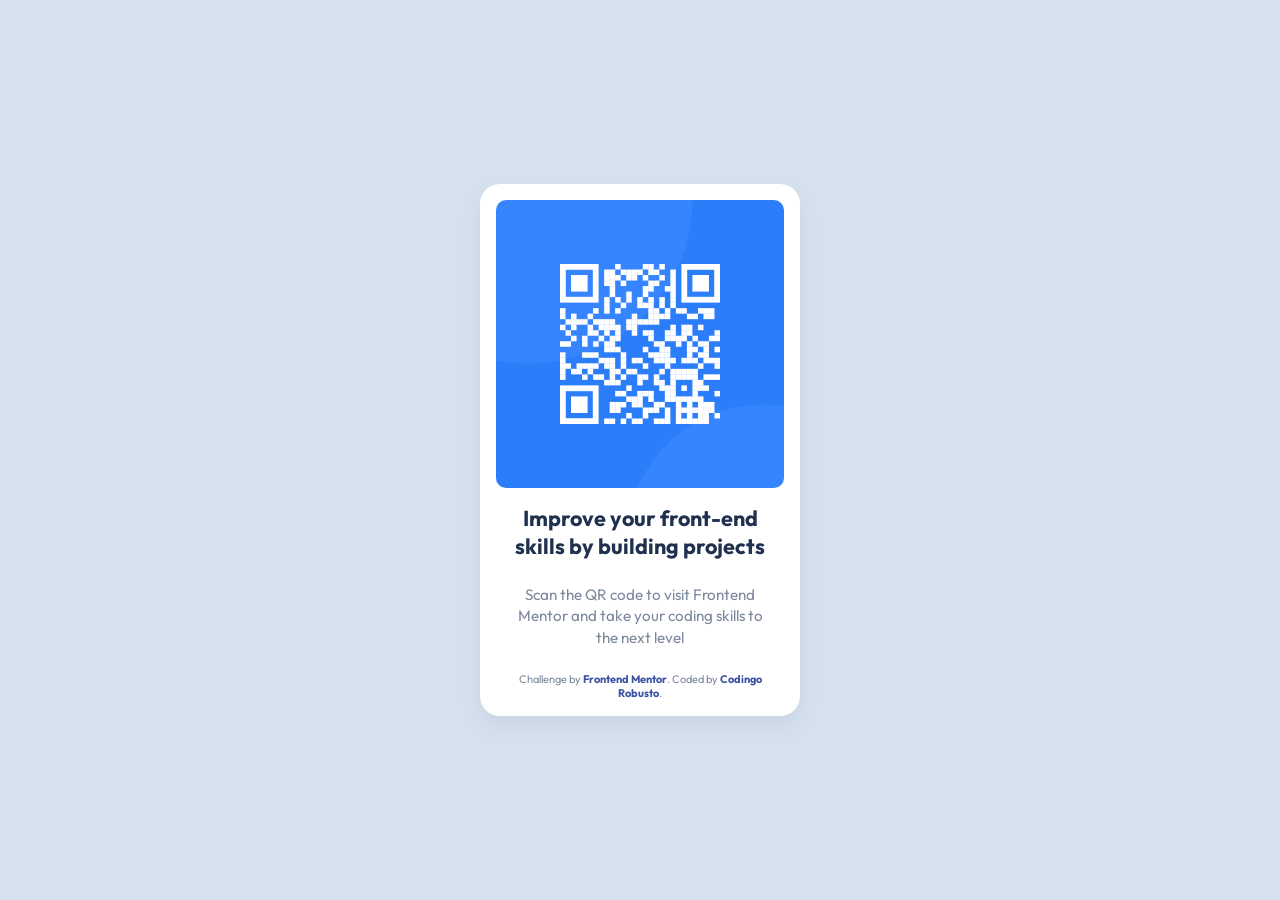
==== index.html @ 9ba2a244 "added files for qr code frontend mentor project" ====
<!DOCTYPE html>
<html lang="en">
<head>
  <meta charset="UTF-8">
  <meta name="viewport" content="width=device-width, initial-scale=1.0"> <!-- displays site properly based on user's device -->
  <link rel="preconnect" href="https://fonts.googleapis.com">
  <link rel="preconnect" href="https://fonts.gstatic.com" crossorigin>
  <link href="https://fonts.googleapis.com/css2?family=Happy+Monkey&family=Inter:ital,opsz,wght@0,14..32,100..900;1,14..32,100..900&family=Josefin+Sans:ital,wght@0,100..700;1,100..700&family=League+Spartan:wght@100..900&family=Orbitron:wght@400..900&family=Outfit:wght@100..900&family=Poppins:ital,wght@0,100;0,200;0,300;0,400;0,500;0,600;0,700;0,800;0,900;1,100;1,200;1,300;1,400;1,500;1,600;1,700;1,800;1,900&family=Roboto:ital,wght@0,100..900;1,100..900&display=swap" rel="stylesheet">

  <link rel="icon" type="image/png" sizes="32x32" href="./images/favicon-32x32.png">
  <link rel="stylesheet" href="style.css">
  
  <title>Frontend Mentor | QR code component</title>

</head>
<body>
  <main class="container">
    <img src="/images/image-qr-code.png" alt="photo of qr code to visit Frontend Mentor">
    <h2>Improve your front-end skills by building projects</h2>
    <p>
      Scan the QR code to visit Frontend Mentor and take your coding skills to the next level
    </p>

  
    <footer class="attribution">
      Challenge by <a href="https://www.frontendmentor.io?ref=challenge">Frontend Mentor</a>. 
      Coded by <a href="#">Codingo Robusto</a>.
    </footer>
  </main>
</body>
</html>
---- style.css ----
/* 1. Reset & Base Styles */
* {
  margin: 0;
  padding: 0;
  box-sizing: border-box;
}

body {
  font-family: 'Outfit', 'Poppins', sans-serif;
  background-color: #d5e1ef; /* Light grayish-blue background */
  min-height: 100vh;
  display: flex;
  flex-direction: column;
  justify-content: center;
  align-items: center;
  padding: 1.25rem;
}

/* 2. Card Container */
.container {
  background-color: #ffffff;
  max-width: 320px;
  padding: 1rem;
  border-radius: 20px;
  box-shadow: 0 10px 25px rgba(0, 0, 0, 0.05);
  text-align: center;
  margin-bottom: auto; /* Pushes the footer down if needed */
  margin-top: auto;    /* Keeps card centered vertically with footer */
}

/* 3. Image Styling */
.container img {
  width: 100%;
  height: auto;
  border-radius: 10px;
  display: block;
}

/* 4. Text Content */
.container h2 {
  color: #1f314f; /* Dark blue */
  font-size: 1.35rem;
  font-weight: 700;
  line-height: 1.3;
  margin: 1rem 0.5rem 0.5rem 0.5rem;
}

.container p {
  color: #7d889e; /* Grayish blue */
  font-size: 0.95rem;
  font-weight: 400;
  line-height: 1.4;
  margin: 1rem 0.5rem 0.5rem 0.5rem;
  padding: 0.5rem 0.5rem;
}

/* 5. Attribution Footer */
.attribution {
  font-size: 11px;
  text-align: center;
  margin-top: 1rem;
  color: #7d889e;
}

.attribution a {
  color: #3e52a3;
  text-decoration: none;
  font-weight: 700;
}

.attribution a:hover {
  text-decoration: underline;
}
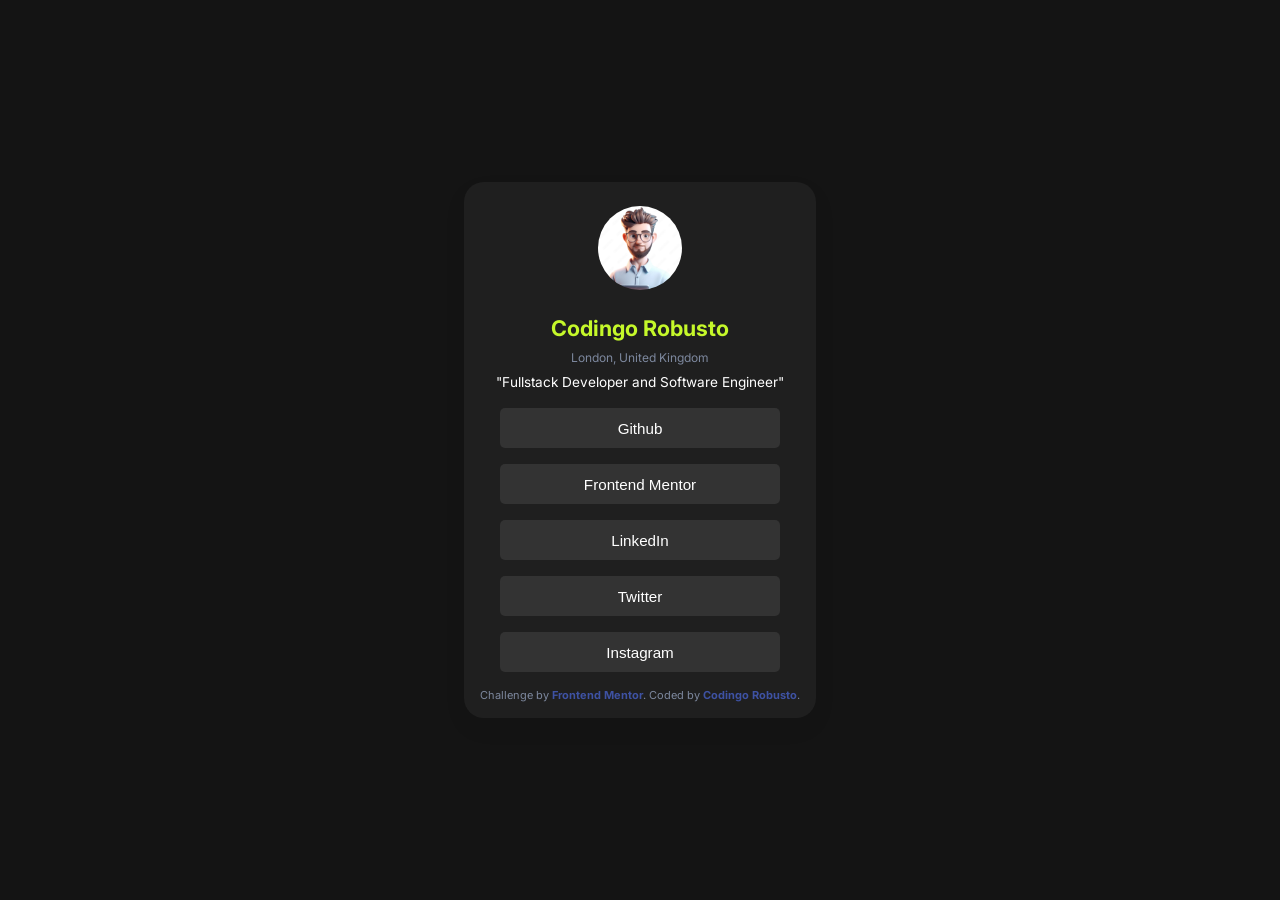
==== commit f4f95c62: "added files for social-links-profile project" ====
--- a/index.html
+++ b/index.html
@@ -3,29 +3,33 @@
 <head>
   <meta charset="UTF-8">
   <meta name="viewport" content="width=device-width, initial-scale=1.0"> <!-- displays site properly based on user's device -->
+
+  <link rel="icon" type="image/png" sizes="32x32" href="./assets/images/favicon-32x32.png">
   <link rel="preconnect" href="https://fonts.googleapis.com">
   <link rel="preconnect" href="https://fonts.gstatic.com" crossorigin>
-  <link href="https://fonts.googleapis.com/css2?family=Happy+Monkey&family=Inter:ital,opsz,wght@0,14..32,100..900;1,14..32,100..900&family=Josefin+Sans:ital,wght@0,100..700;1,100..700&family=League+Spartan:wght@100..900&family=Orbitron:wght@400..900&family=Outfit:wght@100..900&family=Poppins:ital,wght@0,100;0,200;0,300;0,400;0,500;0,600;0,700;0,800;0,900;1,100;1,200;1,300;1,400;1,500;1,600;1,700;1,800;1,900&family=Roboto:ital,wght@0,100..900;1,100..900&display=swap" rel="stylesheet">
+  <link href="https://fonts.googleapis.com/css2?family=Figtree:ital,wght@0,300..900;1,300..900&family=Happy+Monkey&family=Inter:ital,opsz,wght@0,14..32,100..900;1,14..32,100..900&family=Josefin+Sans:ital,wght@0,100..700;1,100..700&family=League+Spartan:wght@100..900&family=Orbitron:wght@400..900&family=Outfit:wght@100..900&family=Poppins:ital,wght@0,100;0,200;0,300;0,400;0,500;0,600;0,700;0,800;0,900;1,100;1,200;1,300;1,400;1,500;1,600;1,700;1,800;1,900&family=Roboto:ital,wght@0,100..900;1,100..900&display=swap" rel="stylesheet">
+  <link rel="stylesheet" href="style.css">
 
-  <link rel="icon" type="image/png" sizes="32x32" href="./images/favicon-32x32.png">
-  <link rel="stylesheet" href="style.css">
-  
-  <title>Frontend Mentor | QR code component</title>
+  <title>Frontend Mentor | Social links profile</title>
 
 </head>
 <body>
-  <main class="container">
-    <img src="/images/image-qr-code.png" alt="photo of qr code to visit Frontend Mentor">
-    <h2>Improve your front-end skills by building projects</h2>
-    <p>
-      Scan the QR code to visit Frontend Mentor and take your coding skills to the next level
-    </p>
-
-  
+  <article class="social-card">
+    <img src="./images/codingo_robusto.jpg" alt="avatar image of codingo robusto">
+    <h2>Codingo Robusto</h2>
+    <span>London, United Kingdom</span>
+    <p>"Fullstack Developer and Software Engineer"</p>
+    <div class="social-links">
+      <a href="#" aria-label="GitHub"><button>Github</button></a>
+      <a href="#" aria-label="Frontend Mentor"><button>Frontend Mentor</button></a>
+      <a href="#" aria-label="LinkedIn"><button>LinkedIn</button></a>
+      <a href="#" aria-label="Twitter"><button>Twitter</button></a>
+      <a href="#" aria-label="Instagram"><button>Instagram</button></a>
+    </div>
     <footer class="attribution">
       Challenge by <a href="https://www.frontendmentor.io?ref=challenge">Frontend Mentor</a>. 
       Coded by <a href="#">Codingo Robusto</a>.
     </footer>
-  </main>
+  </article>
 </body>
 </html>
--- a/style.css
+++ b/style.css
@@ -6,8 +6,9 @@
 }
 
 body {
-  font-family: 'Outfit', 'Poppins', sans-serif;
-  background-color: #d5e1ef; /* Light grayish-blue background */
+  font-family: 'Inter', sans-serif;
+  background-color: hsl(0, 0%, 8%);
+  color: hsl(0, 0%, 100%);
   min-height: 100vh;
   display: flex;
   flex-direction: column;
@@ -17,42 +18,100 @@
 }
 
 /* 2. Card Container */
-.container {
-  background-color: #ffffff;
-  max-width: 320px;
+.social-card {
+  background-color: hsl(0, 0%, 12%);
+  max-width: 400px;
   padding: 1rem;
   border-radius: 20px;
   box-shadow: 0 10px 25px rgba(0, 0, 0, 0.05);
   text-align: center;
-  margin-bottom: auto; /* Pushes the footer down if needed */
-  margin-top: auto;    /* Keeps card centered vertically with footer */
+  margin-bottom: auto;
+  margin-top: auto;
 }
 
+
 /* 3. Image Styling */
-.container img {
-  width: 100%;
-  height: auto;
+.social-card img {
+  width: 100px;
+  height: 100px;
   border-radius: 10px;
+  display: block;
+  margin: 0 auto;
+  padding: 0.5rem;
+  border: none;
+  border-radius: 50px;
+}
+
+div.social-links button {
+  display: flex;
+  flex-direction: column;
+  justify-content: center;
+  align-items: center;
+  width: 280px;
+  height: 40px;
+  background-color: hsl(0, 0%, 20%);
+  color: hsl(0, 0%, 100%);
+  border: none;
+  padding: 0.75rem 1.5rem;
+  border-radius: 5px;
+  font-size: 0.95rem;
+  font-weight: 500;
+  cursor: pointer;
+  margin: 1rem auto;
+}
+div.social-links a {
+  text-decoration: none;
+}
+div.social-links button:hover {
+  background-color: hsl(75, 94%, 57%);
+  color: #121314;
+  box-shadow: 0 4px 15px rgba(0, 0, 0, 0.1);
+}
+
+.social-card span {
+  color: #7d889e; /* Grayish blue */
+  font-size: 0.75rem;
+  font-weight: 400;
+  margin-bottom: 0.5rem;
   display: block;
 }
 
 /* 4. Text Content */
-.container h2 {
-  color: #1f314f; /* Dark blue */
+.social-card h2 {
+  color: hsl(75, 94%, 57%);
   font-size: 1.35rem;
   font-weight: 700;
   line-height: 1.3;
-  margin: 1rem 0.5rem 0.5rem 0.5rem;
+  margin: 1rem 0rem 0.5rem 0rem;
 }
 
-.container p {
-  color: #7d889e; /* Grayish blue */
-  font-size: 0.95rem;
+.social-card p {
+  color: hsl(0, 0%, 100%); /* Grayish blue */
+  font-size: 0.85rem;
   font-weight: 400;
   line-height: 1.4;
-  margin: 1rem 0.5rem 0.5rem 0.5rem;
-  padding: 0.5rem 0.5rem;
+  margin: 0.5rem 0rem 0.5rem 0rem;
 }
+
+.social-card div.author {
+  display: flex;
+  align-items: center;
+  gap: 0.75rem;
+  margin-top: 1rem;
+  gap: 0.75rem;
+}
+
+.social-card div.author img {
+    width: 30px;
+    height: 30px;
+    vertical-align: left;
+}
+.social-card div.author span {
+  color: #121314; /* Grayish blue */
+  font-size: 0.85rem;
+  font-weight: 500;
+}
+
 
 /* 5. Attribution Footer */
 .attribution {
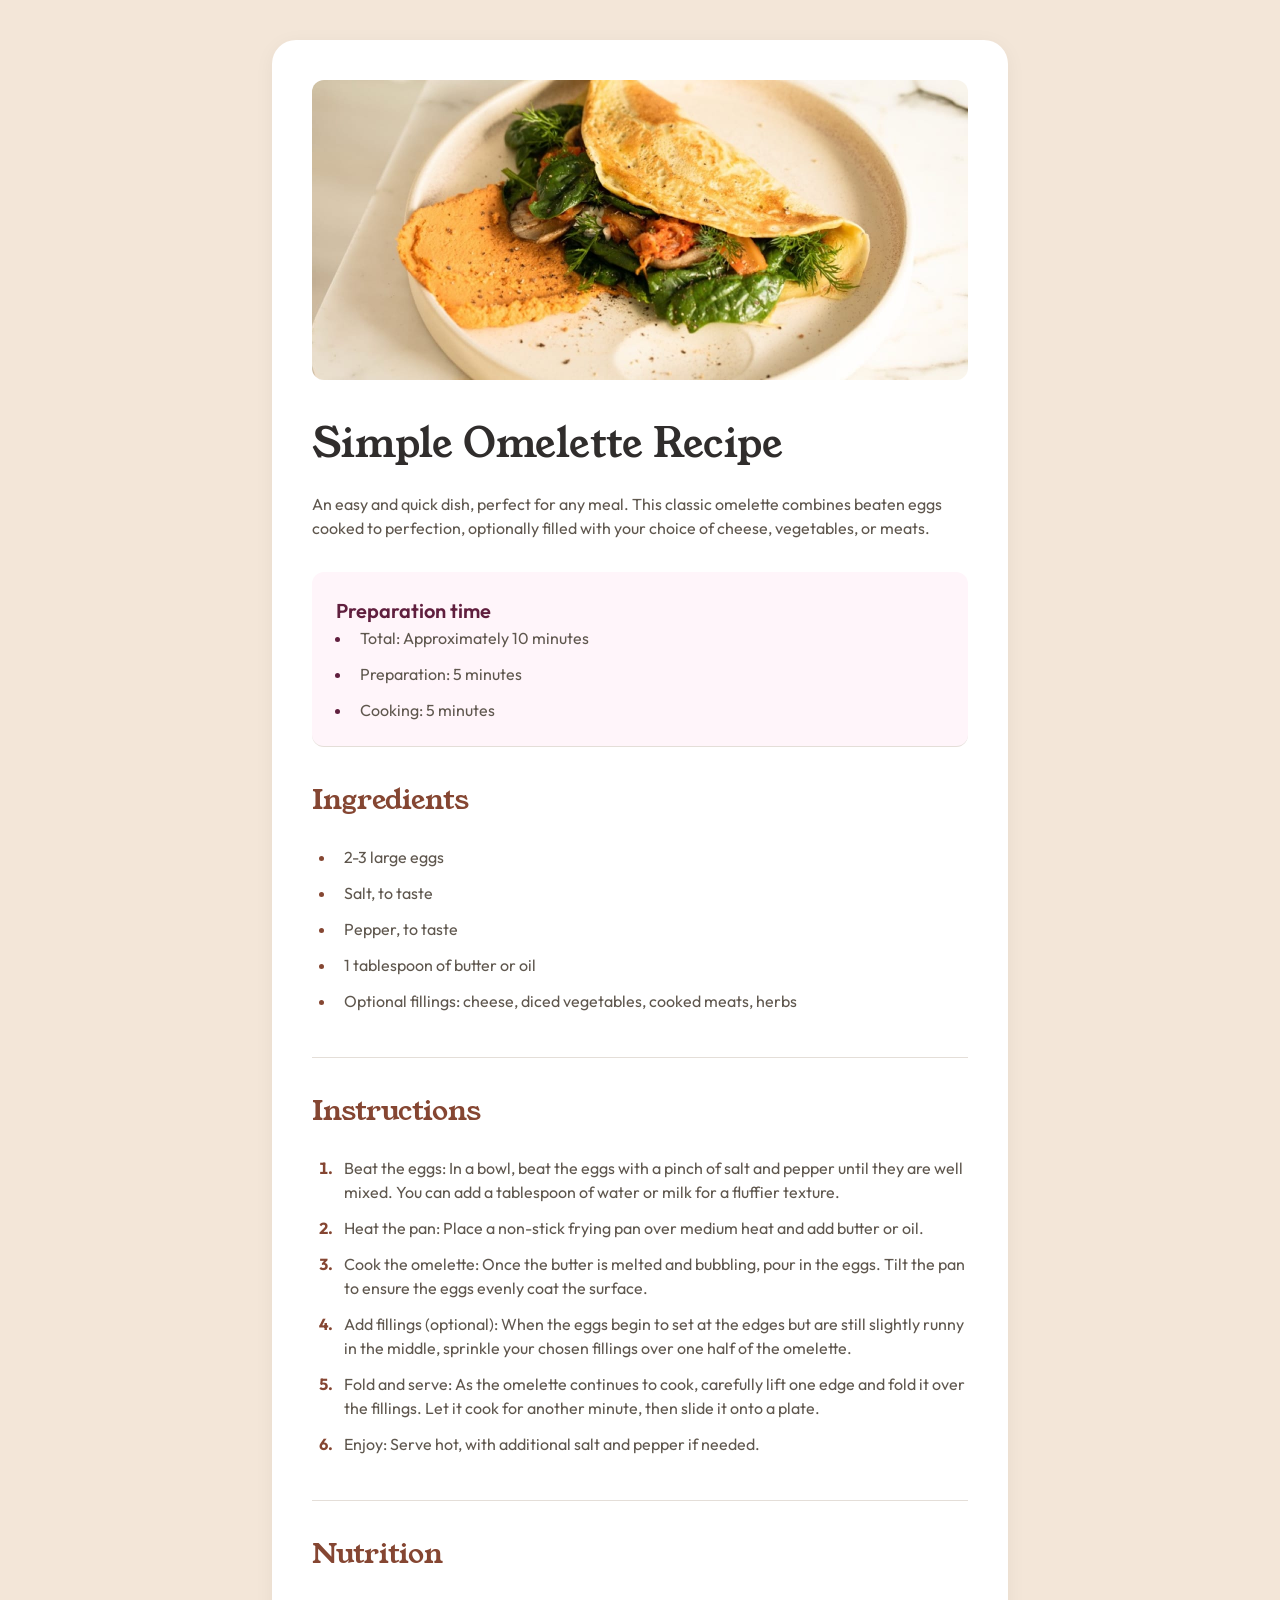
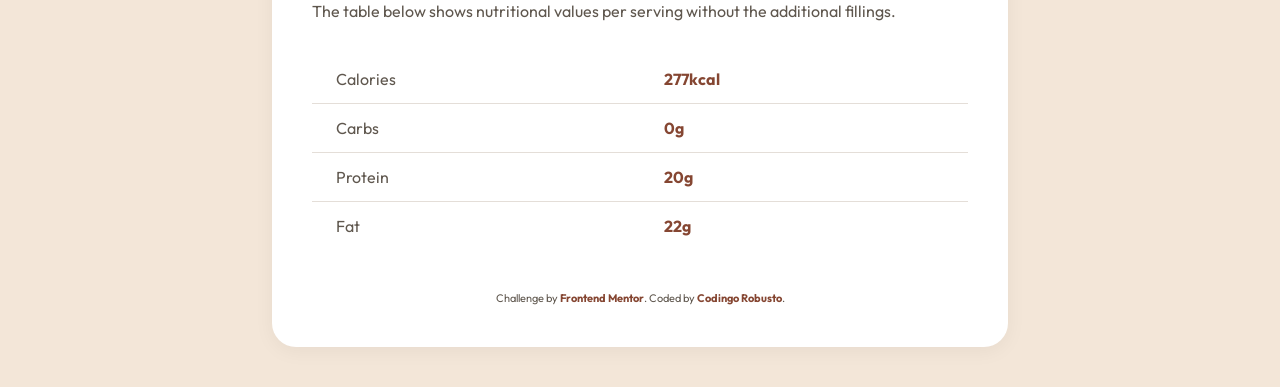
==== commit 2216b510: "added files index.html, style.css for simple omelette recipe project" ====
--- a/index.html
+++ b/index.html
@@ -3,33 +3,70 @@
 <head>
   <meta charset="UTF-8">
   <meta name="viewport" content="width=device-width, initial-scale=1.0"> <!-- displays site properly based on user's device -->
-
-  <link rel="icon" type="image/png" sizes="32x32" href="./assets/images/favicon-32x32.png">
   <link rel="preconnect" href="https://fonts.googleapis.com">
   <link rel="preconnect" href="https://fonts.gstatic.com" crossorigin>
-  <link href="https://fonts.googleapis.com/css2?family=Figtree:ital,wght@0,300..900;1,300..900&family=Happy+Monkey&family=Inter:ital,opsz,wght@0,14..32,100..900;1,14..32,100..900&family=Josefin+Sans:ital,wght@0,100..700;1,100..700&family=League+Spartan:wght@100..900&family=Orbitron:wght@400..900&family=Outfit:wght@100..900&family=Poppins:ital,wght@0,100;0,200;0,300;0,400;0,500;0,600;0,700;0,800;0,900;1,100;1,200;1,300;1,400;1,500;1,600;1,700;1,800;1,900&family=Roboto:ital,wght@0,100..900;1,100..900&display=swap" rel="stylesheet">
+  <link href="https://fonts.googleapis.com/css2?family=Figtree:ital,wght@0,300..900;1,300..900&family=Happy+Monkey&family=Inter:ital,opsz,wght@0,14..32,100..900;1,14..32,100..900&family=Josefin+Sans:ital,wght@0,100..700;1,100..700&family=League+Spartan:wght@100..900&family=Orbitron:wght@400..900&family=Outfit:wght@100..900&family=Poppins:ital,wght@0,100;0,200;0,300;0,400;0,500;0,600;0,700;0,800;0,900;1,100;1,200;1,300;1,400;1,500;1,600;1,700;1,800;1,900&family=Roboto:ital,wght@0,100..900;1,100..900&family=Young+Serif&display=swap" rel="stylesheet">
+  <link rel="icon" type="image/png" sizes="32x32" href="images/favicon-32x32.png">
   <link rel="stylesheet" href="style.css">
-
-  <title>Frontend Mentor | Social links profile</title>
+  <title>Frontend Mentor | Recipe page</title>
 
 </head>
 <body>
-  <article class="social-card">
-    <img src="./images/codingo_robusto.jpg" alt="avatar image of codingo robusto">
-    <h2>Codingo Robusto</h2>
-    <span>London, United Kingdom</span>
-    <p>"Fullstack Developer and Software Engineer"</p>
-    <div class="social-links">
-      <a href="#" aria-label="GitHub"><button>Github</button></a>
-      <a href="#" aria-label="Frontend Mentor"><button>Frontend Mentor</button></a>
-      <a href="#" aria-label="LinkedIn"><button>LinkedIn</button></a>
-      <a href="#" aria-label="Twitter"><button>Twitter</button></a>
-      <a href="#" aria-label="Instagram"><button>Instagram</button></a>
-    </div>
-    <footer class="attribution">
-      Challenge by <a href="https://www.frontendmentor.io?ref=challenge">Frontend Mentor</a>. 
-      Coded by <a href="#">Codingo Robusto</a>.
-    </footer>
-  </article>
+    <main class="omelette-recipe">
+        <img src="images/image-omelette.jpeg" alt="Omelette" class="hero-image">
+        <h1>Simple Omelette Recipe</h1>
+        <p>An easy and quick dish, perfect for any meal. This classic omelette combines beaten eggs cooked to perfection, optionally filled with your choice of cheese, vegetables, or meats.</p>
+        <h3>Preparation time</h3>
+        <ul>
+            <li>Total: Approximately 10 minutes</li>
+            <li>Preparation: 5 minutes</li>
+            <li>Cooking: 5 minutes</li>
+        </ul>
+        
+        <h2>Ingredients</h2>
+        <ul>
+            <li>2-3 large eggs</li>
+            <li>Salt, to taste</li>
+            <li>Pepper, to taste</li>
+            <li>1 tablespoon of butter or oil</li>
+            <li>Optional fillings: cheese, diced vegetables, cooked meats, herbs</li>
+        </ul>
+        
+        <h2>Instructions</h2>
+        <ol>
+            <li>Beat the eggs: In a bowl, beat the eggs with a pinch of salt and pepper until they are well mixed. You can add a tablespoon of water or milk for a fluffier texture.</li>
+            <li>Heat the pan: Place a non-stick frying pan over medium heat and add butter or oil.</li>
+            <li>Cook the omelette: Once the butter is melted and bubbling, pour in the eggs. Tilt the pan to ensure the eggs evenly coat the surface.</li>
+            <li>Add fillings (optional): When the eggs begin to set at the edges but are still slightly runny in the middle, sprinkle your chosen fillings over one half of the omelette.</li>
+            <li>Fold and serve: As the omelette continues to cook, carefully lift one edge and fold it over the fillings. Let it cook for another minute, then slide it onto a plate.</li>
+            <li>Enjoy: Serve hot, with additional salt and pepper if needed.</li>
+        </ol>
+        
+        <h2>Nutrition</h2>
+        <p>The table below shows nutritional values per serving without the additional fillings.</p>
+        <table>
+            <tr>
+                <th>Calories</th>
+                <td>277kcal</td>
+            </tr>
+            <tr>
+                <th>Carbs</th>
+                <td>0g</td>
+            </tr>
+            <tr>
+                <th>Protein</th>
+                <td>20g</td>
+            </tr>
+            <tr>
+                <th>Fat</th>
+                <td>22g</td>
+            </tr>
+        </table>
+        
+        <footer class="attribution">
+            Challenge by <a href="https://www.frontendmentor.io?ref=challenge">Frontend Mentor</a>. 
+            Coded by <a href="#">Codingo Robusto</a>.
+        </footer>       
+    </main>
 </body>
 </html>
--- a/style.css
+++ b/style.css
@@ -1,132 +1,239 @@
-/* 1. Reset & Base Styles */
-* {
+/* ==========================================================================
+   1. VARIABLES & RESET
+   ========================================================================== */
+:root {
+  /* Colors */
+  --color-white: hsl(0, 0%, 100%);
+  --color-eggshell: hsl(30, 54%, 90%);
+  --color-light-grey: hsl(30, 18%, 87%);
+  --color-wenge-brown: hsl(30, 10%, 34%);
+  --color-dark-charcoal: hsl(24, 5%, 18%);
+  --color-nutmeg: hsl(14, 45%, 36%);
+  --color-dark-raspberry: hsl(332, 51%, 25%);
+  --color-rose-white: hsl(330, 100%, 98%);
+
+  /* Typography */
+  --font-heading: 'Young Serif', serif;
+  --font-body: 'Outfit', sans-serif;
+}
+
+*, *::before, *::after {
+  box-sizing: border-box;
   margin: 0;
   padding: 0;
-  box-sizing: border-box;
 }
 
 body {
-  font-family: 'Inter', sans-serif;
-  background-color: hsl(0, 0%, 8%);
-  color: hsl(0, 0%, 100%);
+  font-family: var(--font-body);
+  font-size: 16px;
+  line-height: 1.5;
+  color: var(--color-wenge-brown);
+  background-color: var(--color-eggshell);
   min-height: 100vh;
   display: flex;
   flex-direction: column;
   justify-content: center;
   align-items: center;
-  padding: 1.25rem;
-}
-
-/* 2. Card Container */
-.social-card {
-  background-color: hsl(0, 0%, 12%);
-  max-width: 400px;
-  padding: 1rem;
-  border-radius: 20px;
-  box-shadow: 0 10px 25px rgba(0, 0, 0, 0.05);
-  text-align: center;
-  margin-bottom: auto;
-  margin-top: auto;
-}
-
-
-/* 3. Image Styling */
-.social-card img {
-  width: 100px;
-  height: 100px;
-  border-radius: 10px;
+  padding: 40px 20px;
+}
+
+/* ==========================================================================
+   2. MAIN CARD LAYOUT
+   ========================================================================== */
+.omelette-recipe {
+  background-color: var(--color-white);
+  max-width: 736px;
+  width: 100%;
+  padding: 40px;
+  border-radius: 24px;
+  box-shadow: 0 4px 20px rgba(0, 0, 0, 0.05);
+}
+
+.hero-image {
+  width: 100%;
+  height: auto;
+  border-radius: 12px;
+  margin-bottom: 40px;
   display: block;
-  margin: 0 auto;
-  padding: 0.5rem;
+}
+
+/* Typography Hierarchy */
+h1 {
+  font-family: var(--font-heading);
+  color: var(--color-dark-charcoal);
+  font-size: 2.5rem;
+  font-weight: 400;
+  line-height: 1.2;
+  margin-bottom: 24px;
+}
+
+h2 {
+  font-family: var(--font-heading);
+  color: var(--color-nutmeg);
+  font-size: 1.75rem;
+  font-weight: 400;
+  margin-bottom: 24px;
+}
+
+p {
+  margin-bottom: 32px;
+}
+
+/* ==========================================================================
+   3. SECTION STYLING
+   ========================================================================== */
+
+/* Preparation Time Box */
+h3 {
+  color: var(--color-dark-raspberry);
+  font-size: 1.25rem;
+  font-weight: 600;
+  margin-bottom: 16px;
+}
+
+.omelette-recipe > h3 {
+  background-color: var(--color-rose-white);
+  padding: 24px 24px 0 24px;
+  margin-bottom: 0;
+  border-top-left-radius: 12px;
+  border-top-right-radius: 12px;
+}
+
+.omelette-recipe > h3 + ul {
+  background-color: var(--color-rose-white);
+  padding: 0 24px 24px 40px;
+  margin-bottom: 32px;
+  border-bottom-left-radius: 12px;
+  border-bottom-right-radius: 12px;
+  list-style-type: disc;
+}
+
+.omelette-recipe > h3 + ul li::marker {
+  color: var(--color-dark-raspberry);
+}
+
+.omelette-recipe > h3 + ul li {
+  margin-bottom: 12px;
+}
+
+.omelette-recipe > h3 + ul li:last-child {
+  margin-bottom: 0;
+}
+
+/* Lists (Ingredients & Instructions) */
+ul, ol {
+  margin-bottom: 32px;
+  padding-left: 24px;
+}
+
+li {
+  padding-left: 8px;
+  margin-bottom: 12px;
+}
+
+li strong {
+  color: var(--color-dark-charcoal);
+}
+
+ul li::marker {
+  color: var(--color-nutmeg);
+}
+
+ol li::marker {
+  color: var(--color-nutmeg);
+  font-weight: 700;
+}
+
+/* Divider Lines */
+hr, h2 {
   border: none;
-  border-radius: 50px;
-}
-
-div.social-links button {
-  display: flex;
-  flex-direction: column;
-  justify-content: center;
-  align-items: center;
-  width: 280px;
-  height: 40px;
-  background-color: hsl(0, 0%, 20%);
-  color: hsl(0, 0%, 100%);
-  border: none;
-  padding: 0.75rem 1.5rem;
-  border-radius: 5px;
-  font-size: 0.95rem;
-  font-weight: 500;
-  cursor: pointer;
-  margin: 1rem auto;
-}
-div.social-links a {
-  text-decoration: none;
-}
-div.social-links button:hover {
-  background-color: hsl(75, 94%, 57%);
-  color: #121314;
-  box-shadow: 0 4px 15px rgba(0, 0, 0, 0.1);
-}
-
-.social-card span {
-  color: #7d889e; /* Grayish blue */
-  font-size: 0.75rem;
+}
+
+/* Separator styling mimicking Frontend Mentor design rules */
+.omelette-recipe > ul, 
+.omelette-recipe > ol {
+  border-bottom: 1px solid var(--color-light-grey);
+  padding-bottom: 32px;
+}
+
+/* ==========================================================================
+   4. NUTRITION TABLE
+   ========================================================================== */
+table {
+  width: 100%;
+  border-collapse: collapse;
+  margin-top: 24px;
+  margin-bottom: 40px;
+}
+
+tr {
+  border-bottom: 1px solid var(--color-light-grey);
+}
+
+tr:last-child {
+  border-bottom: none;
+}
+
+th, td {
+  padding: 12px 24px;
+  text-align: left;
+}
+
+th {
   font-weight: 400;
-  margin-bottom: 0.5rem;
-  display: block;
-}
-
-/* 4. Text Content */
-.social-card h2 {
-  color: hsl(75, 94%, 57%);
-  font-size: 1.35rem;
+  color: var(--color-wenge-brown);
+  width: 50%;
+}
+
+td {
   font-weight: 700;
-  line-height: 1.3;
-  margin: 1rem 0rem 0.5rem 0rem;
-}
-
-.social-card p {
-  color: hsl(0, 0%, 100%); /* Grayish blue */
-  font-size: 0.85rem;
-  font-weight: 400;
-  line-height: 1.4;
-  margin: 0.5rem 0rem 0.5rem 0rem;
-}
-
-.social-card div.author {
-  display: flex;
-  align-items: center;
-  gap: 0.75rem;
-  margin-top: 1rem;
-  gap: 0.75rem;
-}
-
-.social-card div.author img {
-    width: 30px;
-    height: 30px;
-    vertical-align: left;
-}
-.social-card div.author span {
-  color: #121314; /* Grayish blue */
-  font-size: 0.85rem;
-  font-weight: 500;
-}
-
-
-/* 5. Attribution Footer */
+  color: var(--color-nutmeg);
+}
+
+/* ==========================================================================
+   5. FOOTER / ATTRIBUTION
+   ========================================================================== */
 .attribution {
   font-size: 11px;
   text-align: center;
-  margin-top: 1rem;
-  color: #7d889e;
+  margin-top: 20px;
+  color: var(--color-wenge-brown);
 }
 
 .attribution a {
-  color: #3e52a3;
+  color: var(--color-nutmeg);
   text-decoration: none;
   font-weight: 700;
 }
 
 .attribution a:hover {
   text-decoration: underline;
+}
+
+/* ==========================================================================
+   6. RESPONSIVE DESIGN (MOBILE)
+   ========================================================================== */
+@media (max-width: 600px) {
+  body {
+    padding: 0;
+    background-color: var(--color-white);
+  }
+
+  .omelette-recipe {
+    padding: 0 24px 24px 24px;
+    border-radius: 0;
+    box-shadow: none;
+  }
+
+  .hero-image {
+    width: calc(100% + 48px);
+    margin-left: -24px;
+    margin-right: -24px;
+    border-radius: 0;
+    margin-bottom: 32px;
+  }
+
+  h1 {
+    font-size: 2rem;
+  }
 }
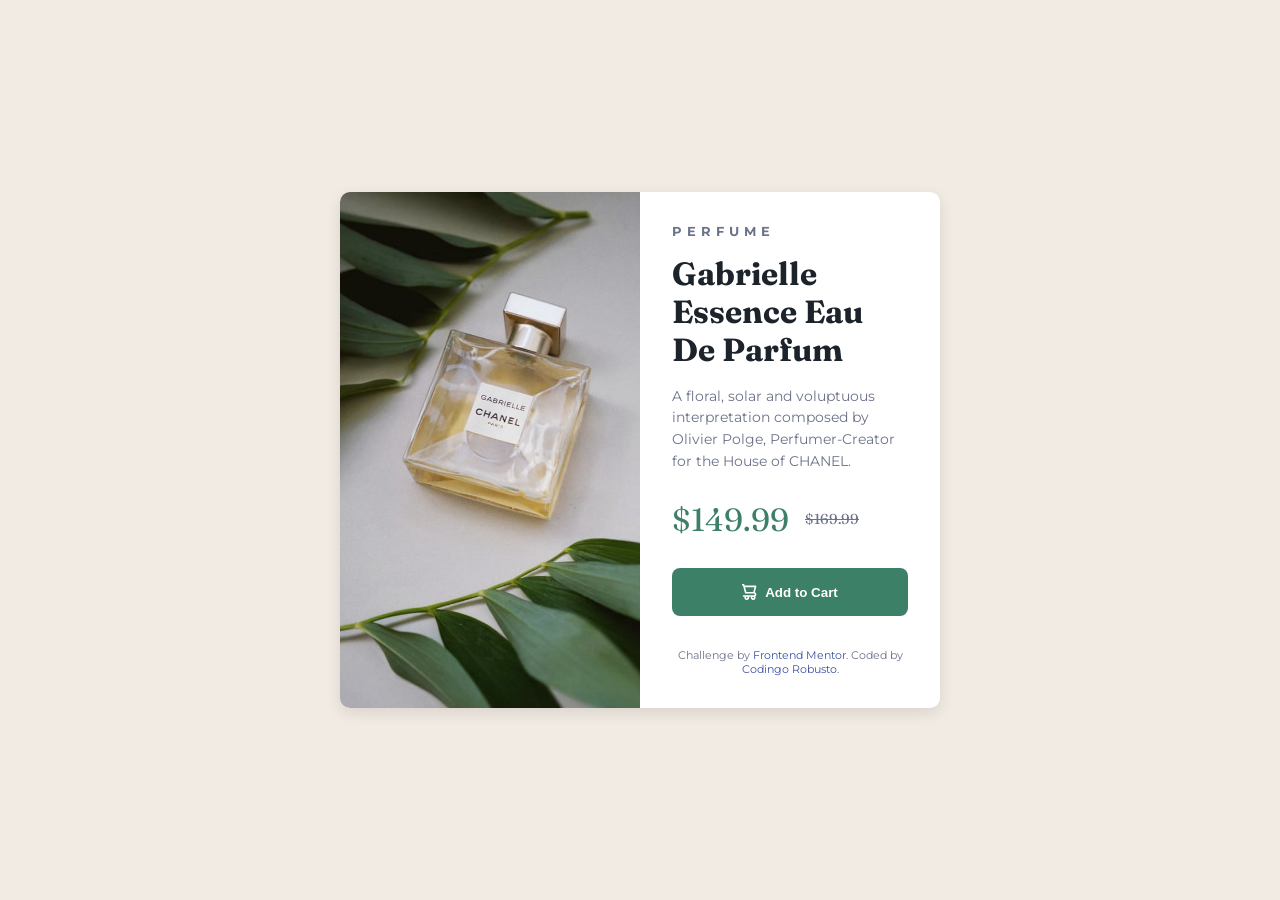
==== commit 7ef4229d: "added files and styling for responsive web product preview card component project" ====
--- a/index.html
+++ b/index.html
@@ -3,70 +3,41 @@
 <head>
   <meta charset="UTF-8">
   <meta name="viewport" content="width=device-width, initial-scale=1.0"> <!-- displays site properly based on user's device -->
+
+  <link rel="icon" type="image/png" sizes="32x32" href="./images/favicon-32x32.png">
   <link rel="preconnect" href="https://fonts.googleapis.com">
   <link rel="preconnect" href="https://fonts.gstatic.com" crossorigin>
-  <link href="https://fonts.googleapis.com/css2?family=Figtree:ital,wght@0,300..900;1,300..900&family=Happy+Monkey&family=Inter:ital,opsz,wght@0,14..32,100..900;1,14..32,100..900&family=Josefin+Sans:ital,wght@0,100..700;1,100..700&family=League+Spartan:wght@100..900&family=Orbitron:wght@400..900&family=Outfit:wght@100..900&family=Poppins:ital,wght@0,100;0,200;0,300;0,400;0,500;0,600;0,700;0,800;0,900;1,100;1,200;1,300;1,400;1,500;1,600;1,700;1,800;1,900&family=Roboto:ital,wght@0,100..900;1,100..900&family=Young+Serif&display=swap" rel="stylesheet">
-  <link rel="icon" type="image/png" sizes="32x32" href="images/favicon-32x32.png">
+  <link href="https://fonts.googleapis.com/css2?family=Figtree:ital,wght@0,300..900;1,300..900&family=Fraunces:ital,opsz,wght@0,9..144,100..900;1,9..144,100..900&family=Happy+Monkey&family=Inter:ital,opsz,wght@0,14..32,100..900;1,14..32,100..900&family=Josefin+Sans:ital,wght@0,100..700;1,100..700&family=League+Spartan:wght@100..900&family=Montserrat:ital,wght@0,100..900;1,100..900&family=Orbitron:wght@400..900&family=Outfit:wght@100..900&family=Poppins:ital,wght@0,100;0,200;0,300;0,400;0,500;0,600;0,700;0,800;0,900;1,100;1,200;1,300;1,400;1,500;1,600;1,700;1,800;1,900&family=Roboto:ital,wght@0,100..900;1,100..900&family=Young+Serif&display=swap" rel="stylesheet">
   <link rel="stylesheet" href="style.css">
-  <title>Frontend Mentor | Recipe page</title>
+
+  <title>Frontend Mentor | Product preview card component</title>
 
 </head>
 <body>
-    <main class="omelette-recipe">
-        <img src="images/image-omelette.jpeg" alt="Omelette" class="hero-image">
-        <h1>Simple Omelette Recipe</h1>
-        <p>An easy and quick dish, perfect for any meal. This classic omelette combines beaten eggs cooked to perfection, optionally filled with your choice of cheese, vegetables, or meats.</p>
-        <h3>Preparation time</h3>
-        <ul>
-            <li>Total: Approximately 10 minutes</li>
-            <li>Preparation: 5 minutes</li>
-            <li>Cooking: 5 minutes</li>
-        </ul>
+  <main class="parfume-card">
+    <img src="./images/image-product-desktop.jpg" alt="perfume bottle" class="product-image">
+    <div>
+      <h1>Perfume</h1>
+      
+      <h2>Gabrielle Essence Eau De Parfum</h2>
+      
+      <p>A floral, solar and voluptuous interpretation composed by Olivier Polge, 
+        Perfumer-Creator for the House of CHANEL.</p>
+      <p class="price">
+        $149.99
+        <span>$169.99</span>
+      </p>
         
-        <h2>Ingredients</h2>
-        <ul>
-            <li>2-3 large eggs</li>
-            <li>Salt, to taste</li>
-            <li>Pepper, to taste</li>
-            <li>1 tablespoon of butter or oil</li>
-            <li>Optional fillings: cheese, diced vegetables, cooked meats, herbs</li>
-        </ul>
+      <button>
+          <img src="./images/icon-cart.svg" alt="cart icon">
+          Add to Cart
+      </button>  
         
-        <h2>Instructions</h2>
-        <ol>
-            <li>Beat the eggs: In a bowl, beat the eggs with a pinch of salt and pepper until they are well mixed. You can add a tablespoon of water or milk for a fluffier texture.</li>
-            <li>Heat the pan: Place a non-stick frying pan over medium heat and add butter or oil.</li>
-            <li>Cook the omelette: Once the butter is melted and bubbling, pour in the eggs. Tilt the pan to ensure the eggs evenly coat the surface.</li>
-            <li>Add fillings (optional): When the eggs begin to set at the edges but are still slightly runny in the middle, sprinkle your chosen fillings over one half of the omelette.</li>
-            <li>Fold and serve: As the omelette continues to cook, carefully lift one edge and fold it over the fillings. Let it cook for another minute, then slide it onto a plate.</li>
-            <li>Enjoy: Serve hot, with additional salt and pepper if needed.</li>
-        </ol>
-        
-        <h2>Nutrition</h2>
-        <p>The table below shows nutritional values per serving without the additional fillings.</p>
-        <table>
-            <tr>
-                <th>Calories</th>
-                <td>277kcal</td>
-            </tr>
-            <tr>
-                <th>Carbs</th>
-                <td>0g</td>
-            </tr>
-            <tr>
-                <th>Protein</th>
-                <td>20g</td>
-            </tr>
-            <tr>
-                <th>Fat</th>
-                <td>22g</td>
-            </tr>
-        </table>
-        
-        <footer class="attribution">
-            Challenge by <a href="https://www.frontendmentor.io?ref=challenge">Frontend Mentor</a>. 
-            Coded by <a href="#">Codingo Robusto</a>.
-        </footer>       
-    </main>
+      <footer class="attribution">
+          Challenge by <a href="https://www.frontendmentor.io?ref=challenge">Frontend Mentor</a>. 
+          Coded by <a href="#">Codingo Robusto</a>.
+      </footer>
+    </div>
+  </main>
 </body>
 </html>
--- a/style.css
+++ b/style.css
@@ -1,239 +1,132 @@
-/* ==========================================================================
-   1. VARIABLES & RESET
-   ========================================================================== */
-:root {
-  /* Colors */
-  --color-white: hsl(0, 0%, 100%);
-  --color-eggshell: hsl(30, 54%, 90%);
-  --color-light-grey: hsl(30, 18%, 87%);
-  --color-wenge-brown: hsl(30, 10%, 34%);
-  --color-dark-charcoal: hsl(24, 5%, 18%);
-  --color-nutmeg: hsl(14, 45%, 36%);
-  --color-dark-raspberry: hsl(332, 51%, 25%);
-  --color-rose-white: hsl(330, 100%, 98%);
-
-  /* Typography */
-  --font-heading: 'Young Serif', serif;
-  --font-body: 'Outfit', sans-serif;
-}
-
-*, *::before, *::after {
-  box-sizing: border-box;
+/* General reset */
+* {
   margin: 0;
   padding: 0;
+  box-sizing: border-box;
 }
 
 body {
-  font-family: var(--font-body);
-  font-size: 16px;
-  line-height: 1.5;
-  color: var(--color-wenge-brown);
-  background-color: var(--color-eggshell);
+  font-family: 'Montserrat', sans-serif;
+  background-color: hsl(30, 38%, 92%);
+  display: flex;
+  justify-content: center;
+  align-items: center;
   min-height: 100vh;
+}
+
+/* Card container */
+.parfume-card {
+  display: flex;
+  max-width: 600px;
+  background-color: hsl(0, 0%, 100%);
+  border-radius: 10px;
+  overflow: hidden;
+  box-shadow: 0 5px 15px rgba(0,0,0,0.1);
+}
+
+/* Product image */
+.product-image {
+  width: 50%;
+  object-fit: cover;
+}
+
+/* Content section */
+.parfume-card div {
+  padding: 2rem;
   display: flex;
   flex-direction: column;
   justify-content: center;
-  align-items: center;
-  padding: 40px 20px;
 }
 
-/* ==========================================================================
-   2. MAIN CARD LAYOUT
-   ========================================================================== */
-.omelette-recipe {
-  background-color: var(--color-white);
-  max-width: 736px;
-  width: 100%;
-  padding: 40px;
-  border-radius: 24px;
-  box-shadow: 0 4px 20px rgba(0, 0, 0, 0.05);
-}
-
-.hero-image {
-  width: 100%;
-  height: auto;
-  border-radius: 12px;
-  margin-bottom: 40px;
-  display: block;
-}
-
-/* Typography Hierarchy */
+/* Headings */
 h1 {
-  font-family: var(--font-heading);
-  color: var(--color-dark-charcoal);
-  font-size: 2.5rem;
-  font-weight: 400;
-  line-height: 1.2;
-  margin-bottom: 24px;
+  font-size: 0.8rem;
+  letter-spacing: 5px;
+  text-transform: uppercase;
+  color: hsl(228, 12%, 48%);
+  margin-bottom: 1rem;
 }
 
 h2 {
-  font-family: var(--font-heading);
-  color: var(--color-nutmeg);
-  font-size: 1.75rem;
-  font-weight: 400;
-  margin-bottom: 24px;
+  font-family: 'Fraunces', serif;
+  font-size: 2rem;
+  line-height: 1.2;
+  color: hsl(212, 21%, 14%);
+  margin-bottom: 1rem;
 }
 
+/* Description */
 p {
-  margin-bottom: 32px;
+  font-size: 0.9rem;
+  line-height: 1.5;
+  color: hsl(228, 12%, 48%);
+  margin-bottom: 1.5rem;
 }
 
-/* ==========================================================================
-   3. SECTION STYLING
-   ========================================================================== */
-
-/* Preparation Time Box */
-h3 {
-  color: var(--color-dark-raspberry);
-  font-size: 1.25rem;
-  font-weight: 600;
-  margin-bottom: 16px;
+/* Price styling */
+.price {
+  font-family: 'Fraunces', serif;
+  font-size: 2rem;
+  color: hsl(158, 36%, 37%);
+  display: flex;
+  align-items: center;
+  gap: 1rem;
+  margin-bottom: 1.5rem;
 }
 
-.omelette-recipe > h3 {
-  background-color: var(--color-rose-white);
-  padding: 24px 24px 0 24px;
-  margin-bottom: 0;
-  border-top-left-radius: 12px;
-  border-top-right-radius: 12px;
+.price span {
+  font-size: 0.9rem;
+  text-decoration: line-through;
+  color: hsl(228, 12%, 48%);
 }
 
-.omelette-recipe > h3 + ul {
-  background-color: var(--color-rose-white);
-  padding: 0 24px 24px 40px;
-  margin-bottom: 32px;
-  border-bottom-left-radius: 12px;
-  border-bottom-right-radius: 12px;
-  list-style-type: disc;
+/* Button */
+button {
+  background-color: hsl(158, 36%, 37%);
+  color: white;
+  border: none;
+  border-radius: 8px;
+  padding: 1rem;
+  font-weight: 700;
+  cursor: pointer;
+  display: flex;
+  align-items: center;
+  justify-content: center;
+  gap: 0.5rem;
+  transition: background-color 0.3s ease;
 }
 
-.omelette-recipe > h3 + ul li::marker {
-  color: var(--color-dark-raspberry);
+button:hover {
+  background-color: hsl(158, 36%, 25%);
 }
 
-.omelette-recipe > h3 + ul li {
-  margin-bottom: 12px;
-}
-
-.omelette-recipe > h3 + ul li:last-child {
-  margin-bottom: 0;
-}
-
-/* Lists (Ingredients & Instructions) */
-ul, ol {
-  margin-bottom: 32px;
-  padding-left: 24px;
-}
-
-li {
-  padding-left: 8px;
-  margin-bottom: 12px;
-}
-
-li strong {
-  color: var(--color-dark-charcoal);
-}
-
-ul li::marker {
-  color: var(--color-nutmeg);
-}
-
-ol li::marker {
-  color: var(--color-nutmeg);
-  font-weight: 700;
-}
-
-/* Divider Lines */
-hr, h2 {
-  border: none;
-}
-
-/* Separator styling mimicking Frontend Mentor design rules */
-.omelette-recipe > ul, 
-.omelette-recipe > ol {
-  border-bottom: 1px solid var(--color-light-grey);
-  padding-bottom: 32px;
-}
-
-/* ==========================================================================
-   4. NUTRITION TABLE
-   ========================================================================== */
-table {
-  width: 100%;
-  border-collapse: collapse;
-  margin-top: 24px;
-  margin-bottom: 40px;
-}
-
-tr {
-  border-bottom: 1px solid var(--color-light-grey);
-}
-
-tr:last-child {
-  border-bottom: none;
-}
-
-th, td {
-  padding: 12px 24px;
-  text-align: left;
-}
-
-th {
-  font-weight: 400;
-  color: var(--color-wenge-brown);
-  width: 50%;
-}
-
-td {
-  font-weight: 700;
-  color: var(--color-nutmeg);
-}
-
-/* ==========================================================================
-   5. FOOTER / ATTRIBUTION
-   ========================================================================== */
+/* Attribution footer */
 .attribution {
-  font-size: 11px;
+  font-size: 0.7rem;
   text-align: center;
-  margin-top: 20px;
-  color: var(--color-wenge-brown);
+  margin-top: 2rem;
+  color: hsl(228, 12%, 48%);
 }
 
 .attribution a {
-  color: var(--color-nutmeg);
+  color: hsl(228, 45%, 44%);
   text-decoration: none;
-  font-weight: 700;
 }
 
 .attribution a:hover {
   text-decoration: underline;
 }
 
-/* ==========================================================================
-   6. RESPONSIVE DESIGN (MOBILE)
-   ========================================================================== */
+/* Responsive design */
 @media (max-width: 600px) {
-  body {
-    padding: 0;
-    background-color: var(--color-white);
+  .parfume-card {
+    flex-direction: column;
+    max-width: 90%;
   }
 
-  .omelette-recipe {
-    padding: 0 24px 24px 24px;
-    border-radius: 0;
-    box-shadow: none;
+  .product-image {
+    content: url('./images/image-product-mobile.jpg');
+    width: 100%;
+    height: auto;
   }
-
-  .hero-image {
-    width: calc(100% + 48px);
-    margin-left: -24px;
-    margin-right: -24px;
-    border-radius: 0;
-    margin-bottom: 32px;
-  }
-
-  h1 {
-    font-size: 2rem;
-  }
-}+}
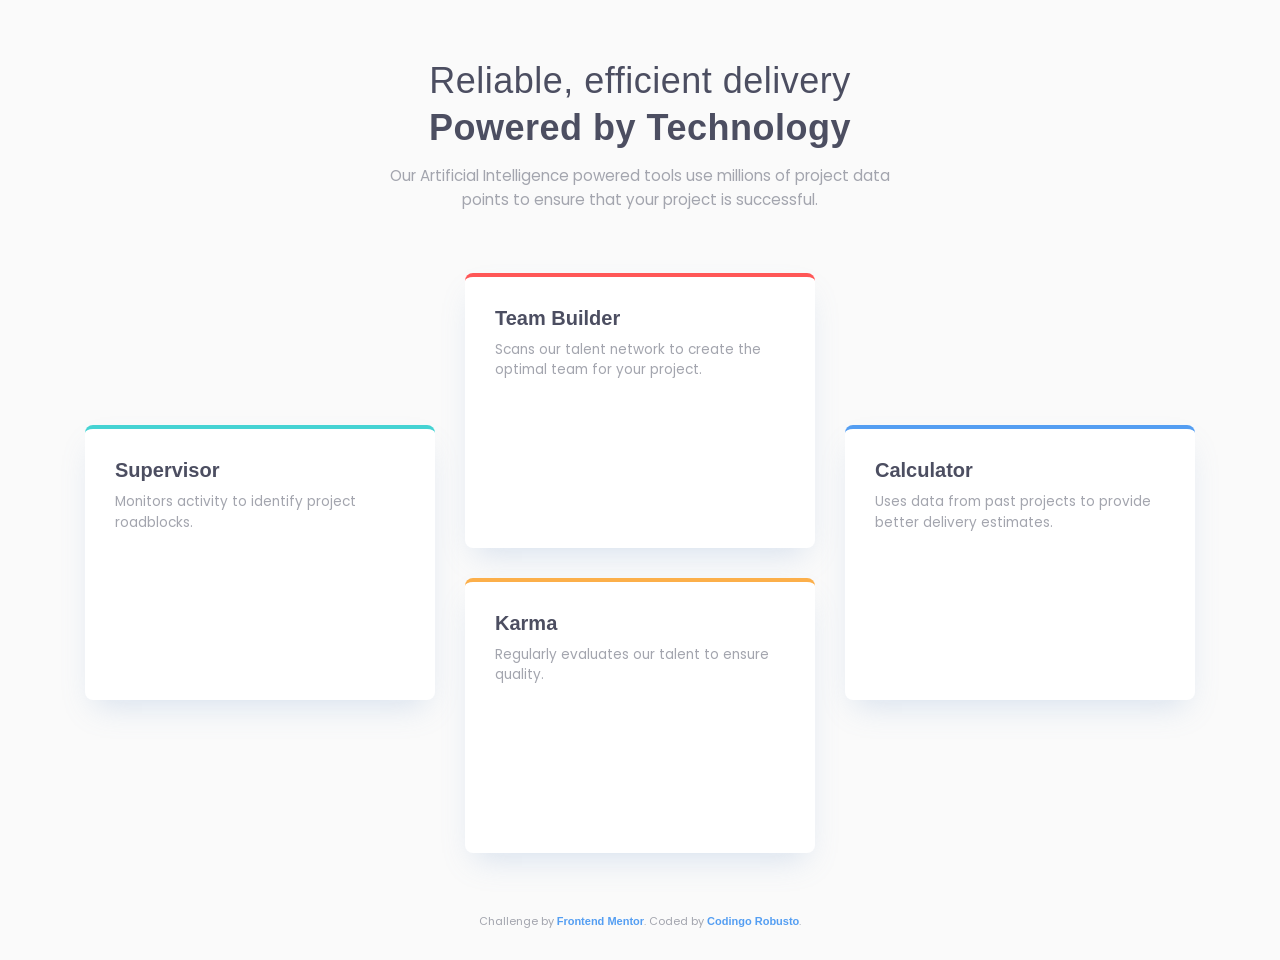
==== commit f8428dfb: "added files and styling for four-card-feature-section project" ====
--- a/index.html
+++ b/index.html
@@ -5,39 +5,40 @@
   <meta name="viewport" content="width=device-width, initial-scale=1.0"> <!-- displays site properly based on user's device -->
 
   <link rel="icon" type="image/png" sizes="32x32" href="./images/favicon-32x32.png">
-  <link rel="preconnect" href="https://fonts.googleapis.com">
-  <link rel="preconnect" href="https://fonts.gstatic.com" crossorigin>
   <link href="https://fonts.googleapis.com/css2?family=Figtree:ital,wght@0,300..900;1,300..900&family=Fraunces:ital,opsz,wght@0,9..144,100..900;1,9..144,100..900&family=Happy+Monkey&family=Inter:ital,opsz,wght@0,14..32,100..900;1,14..32,100..900&family=Josefin+Sans:ital,wght@0,100..700;1,100..700&family=League+Spartan:wght@100..900&family=Montserrat:ital,wght@0,100..900;1,100..900&family=Orbitron:wght@400..900&family=Outfit:wght@100..900&family=Poppins:ital,wght@0,100;0,200;0,300;0,400;0,500;0,600;0,700;0,800;0,900;1,100;1,200;1,300;1,400;1,500;1,600;1,700;1,800;1,900&family=Roboto:ital,wght@0,100..900;1,100..900&family=Young+Serif&display=swap" rel="stylesheet">
   <link rel="stylesheet" href="style.css">
-
-  <title>Frontend Mentor | Product preview card component</title>
-
+  
+  <title>Frontend Mentor | Four card feature section</title>
 </head>
 <body>
-  <main class="parfume-card">
-    <img src="./images/image-product-desktop.jpg" alt="perfume bottle" class="product-image">
-    <div>
-      <h1>Perfume</h1>
-      
-      <h2>Gabrielle Essence Eau De Parfum</h2>
-      
-      <p>A floral, solar and voluptuous interpretation composed by Olivier Polge, 
-        Perfumer-Creator for the House of CHANEL.</p>
-      <p class="price">
-        $149.99
-        <span>$169.99</span>
-      </p>
+    <div class="main-container">
+        <h1>Reliable, efficient delivery</h1>
+        <h2>Powered by Technology</h2>
+        <p>Our Artificial Intelligence powered tools use millions of project data points 
+            to ensure that your project is successful.</p>
+    </div>
+    <div class="container">
+        <div class="card">
+            <h1>Supervisor</h1>
+            <p>Monitors activity to identify project roadblocks.</p>
+        </div>
+        <div class="card">
+            <h1>Team Builder</h1>
+            <p>Scans our talent network to create the optimal team for your project.</p>                
+        </div>
+        <div class="card">
+            <h1>Karma</h1>
+            <p>Regularly evaluates our talent to ensure quality.</p>
+        </div>
+        <div class="card">
+            <h1>Calculator</h1>
+            <p>Uses data from past projects to provide better delivery estimates.</p>    
+        </div>
+    </div>
         
-      <button>
-          <img src="./images/icon-cart.svg" alt="cart icon">
-          Add to Cart
-      </button>  
-        
-      <footer class="attribution">
-          Challenge by <a href="https://www.frontendmentor.io?ref=challenge">Frontend Mentor</a>. 
-          Coded by <a href="#">Codingo Robusto</a>.
-      </footer>
-    </div>
-  </main>
+    <footer class="attribution">
+        Challenge by <a href="https://www.frontendmentor.io?ref=challenge">Frontend Mentor</a>. 
+        Coded by <a href="#">Codingo Robusto</a>.
+    </footer>
 </body>
 </html>
--- a/style.css
+++ b/style.css
@@ -1,132 +1,158 @@
-/* General reset */
+/* ==========================================================================
+   1. RESET & BASE STYLES
+   ========================================================================== */
+:root {
+    /* Colors */
+    --color-red: hwb(0 34% 0%);
+    --color-cyan: hsl(180, 62%, 55%);
+    --color-orange: hsl(34, 97%, 64%);
+    --color-blue: hsl(212, 86%, 64%);
+    --color-dark-blue: hsl(234, 12%, 34%);
+    --color-gray-blue: hsl(229, 6%, 66%);
+    --color-light-gray: hsl(0, 0%, 98%);
+    
+    /* Typography */
+    --font-primary: 'Poppins', sans-serif;
+}
+
 * {
-  margin: 0;
-  padding: 0;
-  box-sizing: border-box;
+    box-sizing: border-box;
+    margin: 0;
+    padding: 0;
 }
 
 body {
-  font-family: 'Montserrat', sans-serif;
-  background-color: hsl(30, 38%, 92%);
-  display: flex;
-  justify-content: center;
-  align-items: center;
-  min-height: 100vh;
+    font-family: var(--font-primary);
+    font-size: 15px;
+    background-color: var(--color-light-gray);
+    color: var(--color-gray-blue);
+    min-height: 100vh;
+    display: flex;
+    flex-direction: column;
+    justify-content: center;
+    align-items: center;
+    padding: 60px 20px 30px 20px;
 }
 
-/* Card container */
-.parfume-card {
-  display: flex;
-  max-width: 600px;
-  background-color: hsl(0, 0%, 100%);
-  border-radius: 10px;
-  overflow: hidden;
-  box-shadow: 0 5px 15px rgba(0,0,0,0.1);
+/* ==========================================================================
+   2. HEADER SECTION (main-container)
+   ========================================================================== */
+.main-container {
+    text-align: center;
+    max-width: 540px;
+    margin-bottom: 60px;
 }
 
-/* Product image */
-.product-image {
-  width: 50%;
-  object-fit: cover;
+.main-container h1 {
+    color: var(--color-dark-blue);
+    font-weight: 200;
+    font-size: 1.6rem;
+    letter-spacing: 0.5px;
+    margin-bottom: 5px;
 }
 
-/* Content section */
-.parfume-card div {
-  padding: 2rem;
-  display: flex;
-  flex-direction: column;
-  justify-content: center;
+.main-container h2 {
+    color: var(--color-dark-blue);
+    font-weight: 600;
+    font-size: 1.6rem;
+    letter-spacing: 0.5px;
+    margin-bottom: 15px;
 }
 
-/* Headings */
-h1 {
-  font-size: 0.8rem;
-  letter-spacing: 5px;
-  text-transform: uppercase;
-  color: hsl(228, 12%, 48%);
-  margin-bottom: 1rem;
+.main-container p {
+    font-size: 0.95rem;
+    line-height: 1.6;
 }
 
-h2 {
-  font-family: 'Fraunces', serif;
-  font-size: 2rem;
-  line-height: 1.2;
-  color: hsl(212, 21%, 14%);
-  margin-bottom: 1rem;
+/* ==========================================================================
+   3. CARDS CONTAINER & LAYOUT
+   ========================================================================== */
+.container {
+    display: grid;
+    grid-template-columns: 1fr;
+    gap: 30px;
+    max-width: 1110px;
+    width: 100%;
+    margin-bottom: 60px;
 }
 
-/* Description */
-p {
-  font-size: 0.9rem;
-  line-height: 1.5;
-  color: hsl(228, 12%, 48%);
-  margin-bottom: 1.5rem;
+.card {
+    background-color: #ffffff;
+    padding: 30px;
+    border-radius: 8px;
+    box-shadow: 0px 15px 30px -10px rgba(131, 166, 210, 0.3);
+    position: relative;
+    overflow: hidden;
 }
 
-/* Price styling */
-.price {
-  font-family: 'Fraunces', serif;
-  font-size: 2rem;
-  color: hsl(158, 36%, 37%);
-  display: flex;
-  align-items: center;
-  gap: 1rem;
-  margin-bottom: 1.5rem;
+/* Top colored borders for each specific card */
+.card:nth-child(1) { border-top: 4px solid var(--color-cyan); }   /* Supervisor */
+.card:nth-child(2) { border-top: 4px solid var(--color-red); }    /* Team Builder */
+.card:nth-child(3) { border-top: 4px solid var(--color-orange); } /* Karma */
+.card:nth-child(4) { border-top: 4px solid var(--color-blue); }   /* Calculator */
+
+.card h1 {
+    color: var(--color-dark-blue);
+    font-size: 1.25rem;
+    font-weight: 600;
+    margin-bottom: 10px;
 }
 
-.price span {
-  font-size: 0.9rem;
-  text-decoration: line-through;
-  color: hsl(228, 12%, 48%);
+.card p {
+    font-size: 0.85rem;
+    line-height: 1.5;
 }
 
-/* Button */
-button {
-  background-color: hsl(158, 36%, 37%);
-  color: white;
-  border: none;
-  border-radius: 8px;
-  padding: 1rem;
-  font-weight: 700;
-  cursor: pointer;
-  display: flex;
-  align-items: center;
-  justify-content: center;
-  gap: 0.5rem;
-  transition: background-color 0.3s ease;
+/* ==========================================================================
+   4. DESKTOP GRID LAYOUT (Min-width: 900px)
+   ========================================================================== */
+@media (min-width: 900px) {
+    .main-container h1, 
+    .main-container h2 {
+        font-size: 2.25rem;
+    }
+
+    .container {
+        grid-template-columns: repeat(3, 1fr);
+        grid-template-rows: repeat(4, 1fr);
+        height: 580px; /* Restricts height to balance the layout */
+    }
+
+    /* Positioning cards into the classic diamond shape */
+    .card:nth-child(1) {
+        grid-column: 1 / 2;
+        grid-row: 2 / 4;
+    }
+    
+    .card:nth-child(2) {
+        grid-column: 2 / 3;
+        grid-row: 1 / 3;
+    }
+    
+    .card:nth-child(3) {
+        grid-column: 2 / 3;
+        grid-row: 3 / 5;
+    }
+    
+    .card:nth-child(4) {
+        grid-column: 3 / 4;
+        grid-row: 2 / 4;
+    }
 }
 
-button:hover {
-  background-color: hsl(158, 36%, 25%);
+/* ==========================================================================
+   5. FOOTER
+   ========================================================================== */
+.attribution { 
+    font-size: 11px; 
+    text-align: center; 
+    margin-top: auto;
 }
-
-/* Attribution footer */
-.attribution {
-  font-size: 0.7rem;
-  text-align: center;
-  margin-top: 2rem;
-  color: hsl(228, 12%, 48%);
+.attribution a { 
+    color: var(--color-blue); 
+    text-decoration: none;
+    font-weight: 600;
 }
-
-.attribution a {
-  color: hsl(228, 45%, 44%);
-  text-decoration: none;
-}
-
 .attribution a:hover {
-  text-decoration: underline;
-}
-
-/* Responsive design */
-@media (max-width: 600px) {
-  .parfume-card {
-    flex-direction: column;
-    max-width: 90%;
-  }
-
-  .product-image {
-    content: url('./images/image-product-mobile.jpg');
-    width: 100%;
-    height: auto;
-  }
-}
+    text-decoration: underline;
+}
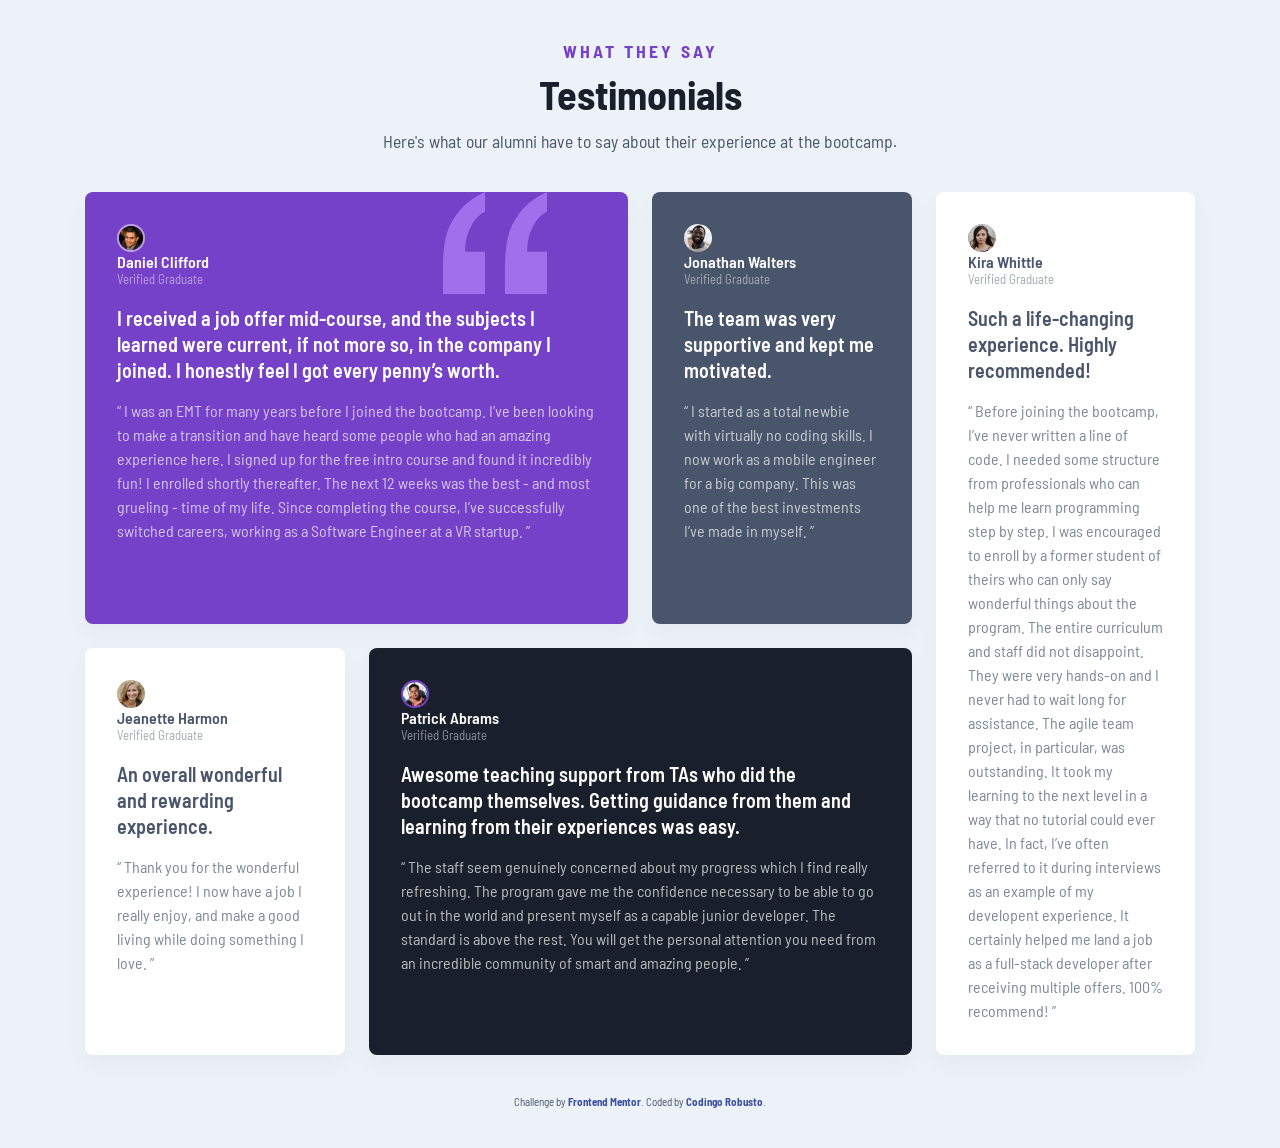
==== commit c8407e00: "added files and styling for testimonial grid section project" ====
--- a/index.html
+++ b/index.html
@@ -3,39 +3,84 @@
 <head>
   <meta charset="UTF-8">
   <meta name="viewport" content="width=device-width, initial-scale=1.0"> <!-- displays site properly based on user's device -->
-
   <link rel="icon" type="image/png" sizes="32x32" href="./images/favicon-32x32.png">
-  <link href="https://fonts.googleapis.com/css2?family=Figtree:ital,wght@0,300..900;1,300..900&family=Fraunces:ital,opsz,wght@0,9..144,100..900;1,9..144,100..900&family=Happy+Monkey&family=Inter:ital,opsz,wght@0,14..32,100..900;1,14..32,100..900&family=Josefin+Sans:ital,wght@0,100..700;1,100..700&family=League+Spartan:wght@100..900&family=Montserrat:ital,wght@0,100..900;1,100..900&family=Orbitron:wght@400..900&family=Outfit:wght@100..900&family=Poppins:ital,wght@0,100;0,200;0,300;0,400;0,500;0,600;0,700;0,800;0,900;1,100;1,200;1,300;1,400;1,500;1,600;1,700;1,800;1,900&family=Roboto:ital,wght@0,100..900;1,100..900&family=Young+Serif&display=swap" rel="stylesheet">
+  <link rel="preconnect" href="https://fonts.googleapis.com">
+  <link rel="preconnect" href="https://fonts.gstatic.com" crossorigin>
+  <link href="https://fonts.googleapis.com/css2?family=Barlow+Semi+Condensed:ital,wght@0,100;0,200;0,300;0,400;0,500;0,600;0,700;0,800;0,900;1,100;1,200;1,300;1,400;1,500;1,600;1,700;1,800;1,900&family=Figtree:ital,wght@0,300..900;1,300..900&family=Fraunces:ital,opsz,wght@0,9..144,100..900;1,9..144,100..900&family=Happy+Monkey&family=Inter:ital,opsz,wght@0,14..32,100..900;1,14..32,100..900&family=Josefin+Sans:ital,wght@0,100..700;1,100..700&family=League+Spartan:wght@100..900&family=Montserrat:ital,wght@0,100..900;1,100..900&family=Orbitron:wght@400..900&family=Outfit:wght@100..900&family=Poppins:ital,wght@0,100;0,200;0,300;0,400;0,500;0,600;0,700;0,800;0,900;1,100;1,200;1,300;1,400;1,500;1,600;1,700;1,800;1,900&family=Roboto:ital,wght@0,100..900;1,100..900&family=Young+Serif&display=swap" rel="stylesheet">
   <link rel="stylesheet" href="style.css">
-  
-  <title>Frontend Mentor | Four card feature section</title>
+  <title>Frontend Mentor | Codingo Robusto </title>
 </head>
 <body>
     <div class="main-container">
-        <h1>Reliable, efficient delivery</h1>
-        <h2>Powered by Technology</h2>
-        <p>Our Artificial Intelligence powered tools use millions of project data points 
-            to ensure that your project is successful.</p>
+      <h1>What they say</h1>
+      <h2>Testimonials</h2>
+      <p>Here's what our alumni have to say about their experience at the bootcamp.</p>
     </div>
+
     <div class="container">
         <div class="card">
-            <h1>Supervisor</h1>
-            <p>Monitors activity to identify project roadblocks.</p>
+            <img src="./images/image-daniel.jpg" alt="image of Daniel Clifford">
+            <h1>Daniel Clifford</h1>
+            <p>Verified Graduate</p>
+            <p>I received a job offer mid-course, and the subjects I learned were current, if not more so, 
+              in the company I joined. I honestly feel I got every penny’s worth.</p>
+            <span>“ I was an EMT for many years before I joined the bootcamp. I’ve been looking to make a 
+              transition and have heard some people who had an amazing experience here. I signed up 
+              for the free intro course and found it incredibly fun! I enrolled shortly thereafter. 
+              The next 12 weeks was the best - and most grueling - time of my life. Since completing 
+              the course, I’ve successfully switched careers, working as a Software Engineer at a VR startup. ”
+            </span>
         </div>
+      
         <div class="card">
-            <h1>Team Builder</h1>
-            <p>Scans our talent network to create the optimal team for your project.</p>                
+            <img src="./images/image-jonathan.jpg" alt="image of Jonathan Walters">
+            <h1>Jonathan Walters</h1>
+            <p>Verified Graduate</p>
+            <p>The team was very supportive and kept me motivated.</p>
+            <span>“ I started as a total newbie with virtually no coding skills. I now work as a mobile engineer 
+              for a big company. This was one of the best investments I’ve made in myself. ”
+            </span>
         </div>
+
         <div class="card">
-            <h1>Karma</h1>
-            <p>Regularly evaluates our talent to ensure quality.</p>
+            <img src="./images/image-jeanette.jpg" alt="image of Jeanette Harmon">
+            <h1>Jeanette Harmon</h1>
+            <p>Verified Graduate</p>
+            <p>An overall wonderful and rewarding experience.</p>
+            <span>“ Thank you for the wonderful experience! I now have a job I really enjoy, and make a good living 
+                while doing something I love. ”
+            </span>
         </div>
+
         <div class="card">
-            <h1>Calculator</h1>
-            <p>Uses data from past projects to provide better delivery estimates.</p>    
+            <img src="./images/image-patrick.jpg" alt="image of Patrick Abrams">
+            <h1>Patrick Abrams</h1>
+            <p>Verified Graduate</p>
+            <p>Awesome teaching support from TAs who did the bootcamp themselves. Getting guidance from them and 
+              learning from their experiences was easy.</p>
+            <span>“ The staff seem genuinely concerned about my progress which I find really refreshing. The program 
+                gave me the confidence necessary to be able to go out in the world and present myself as a capable 
+                junior developer. The standard is above the rest. You will get the personal attention you need from 
+              an incredible community of smart and amazing people. ”
+            </span>
+        </div>
+
+        <div class="card">
+            <img src="./images/image-kira.jpg" alt="image of Kira Whittle">
+            <h1>Kira Whittle</h1>
+            <p>Verified Graduate</p>
+            <p>Such a life-changing experience. Highly recommended!</p>
+            <span>“ Before joining the bootcamp, I’ve never written a line of code. I needed some structure from 
+              professionals who can help me learn programming step by step. I was encouraged to enroll by a former 
+              student of theirs who can only say wonderful things about the program. The entire curriculum and staff 
+              did not disappoint. They were very hands-on and I never had to wait long for assistance. The agile team 
+              project, in particular, was outstanding. It took my learning to the next level in a way that no tutorial 
+              could ever have. In fact, I’ve often referred to it during interviews as an example of my developent 
+              experience. It certainly helped me land a job as a full-stack developer after receiving multiple offers. 
+              100% recommend! ”
+            </span>
         </div>
     </div>
-        
     <footer class="attribution">
         Challenge by <a href="https://www.frontendmentor.io?ref=challenge">Frontend Mentor</a>. 
         Coded by <a href="#">Codingo Robusto</a>.
--- a/style.css
+++ b/style.css
@@ -1,158 +1,237 @@
-/* ==========================================================================
-   1. RESET & BASE STYLES
-   ========================================================================== */
-:root {
-    /* Colors */
-    --color-red: hwb(0 34% 0%);
-    --color-cyan: hsl(180, 62%, 55%);
-    --color-orange: hsl(34, 97%, 64%);
-    --color-blue: hsl(212, 86%, 64%);
-    --color-dark-blue: hsl(234, 12%, 34%);
-    --color-gray-blue: hsl(229, 6%, 66%);
-    --color-light-gray: hsl(0, 0%, 98%);
-    
-    /* Typography */
-    --font-primary: 'Poppins', sans-serif;
-}
-
+/* ==========================================
+   1. Reset & Global Styles
+   ========================================== */
 * {
-    box-sizing: border-box;
     margin: 0;
     padding: 0;
+    box-sizing: border-box;
 }
 
 body {
-    font-family: var(--font-primary);
-    font-size: 15px;
-    background-color: var(--color-light-gray);
-    color: var(--color-gray-blue);
+    font-family: 'Barlow Semi Condensed', sans-serif;
+    font-size: 13px;
+    background-color: #edf2f8; /* Light grayish blue background */
+    color: #48556a;
     min-height: 100vh;
     display: flex;
     flex-direction: column;
     justify-content: center;
     align-items: center;
-    padding: 60px 20px 30px 20px;
-}
-
-/* ==========================================================================
-   2. HEADER SECTION (main-container)
-   ========================================================================== */
+    padding: 40px 20px;
+}
+
+/* ==========================================
+   2. Page Header / Intro Section
+   ========================================== */
 .main-container {
     text-align: center;
-    max-width: 540px;
-    margin-bottom: 60px;
+    margin-bottom: 40px;
 }
 
 .main-container h1 {
-    color: var(--color-dark-blue);
-    font-weight: 200;
-    font-size: 1.6rem;
-    letter-spacing: 0.5px;
-    margin-bottom: 5px;
-}
-
+    font-size: 1.1rem;
+    text-transform: uppercase;
+    letter-spacing: 3px;
+    color: #7541c8; /* Deep purple accent */
+    margin-bottom: 8px;
+}
+ 
 .main-container h2 {
-    color: var(--color-dark-blue);
-    font-weight: 600;
-    font-size: 1.6rem;
-    letter-spacing: 0.5px;
-    margin-bottom: 15px;
+    font-size: 2.5rem;
+    color: #19202c;
+    margin-bottom: 12px;
 }
 
 .main-container p {
-    font-size: 0.95rem;
-    line-height: 1.6;
-}
-
-/* ==========================================================================
-   3. CARDS CONTAINER & LAYOUT
-   ========================================================================== */
+    font-size: 1.1rem;
+    color: #48556a;
+}
+
+/* ==========================================
+   3. The Grid Layout
+   ========================================== */
 .container {
     display: grid;
-    grid-template-columns: 1fr;
-    gap: 30px;
+    grid-template-columns: repeat(4, 1fr);
+    gap: 24px;
     max-width: 1110px;
     width: 100%;
-    margin-bottom: 60px;
-}
-
+    margin-bottom: 40px;
+}
+
+/* ==========================================
+   4. Base Card & Profile Component Style
+   ========================================== */
 .card {
-    background-color: #ffffff;
-    padding: 30px;
     border-radius: 8px;
-    box-shadow: 0px 15px 30px -10px rgba(131, 166, 210, 0.3);
+    padding: 32px;
     position: relative;
-    overflow: hidden;
-}
-
-/* Top colored borders for each specific card */
-.card:nth-child(1) { border-top: 4px solid var(--color-cyan); }   /* Supervisor */
-.card:nth-child(2) { border-top: 4px solid var(--color-red); }    /* Team Builder */
-.card:nth-child(3) { border-top: 4px solid var(--color-orange); } /* Karma */
-.card:nth-child(4) { border-top: 4px solid var(--color-blue); }   /* Calculator */
-
+    box-shadow: 0 10px 25px rgba(0, 0, 0, 0.04);
+    display: flex;
+    flex-direction: column;
+}
+
+/* Layout for user image, name, and status */
+.card > img:first-of-type {
+    width: 28px;
+    height: 28px;
+    border-radius: 50%;
+    float: left;
+    margin-right: 16px;
+    border: 2px solid rgba(255, 255, 255, 0.5);
+}
+
+/* Clean text flow adjustment around the floated profile image */
 .card h1 {
-    color: var(--color-dark-blue);
+    font-size: 1rem;
+    font-weight: 600;
+    line-height: 1.2;
+}
+
+/* "Verified Graduate" text */
+.card p:nth-of-type(1) {
+    font-size: 0.8rem;
+    opacity: 0.5;
+    margin-bottom: 18px;
+}
+
+/* Clearfix behavior to separate profile metadata from card text content */
+.card p:nth-of-type(1)::after {
+    content: "";
+    display: block;
+    clear: both;
+}
+
+/* Lead quote headline hook */
+.card p:nth-of-type(2) {
     font-size: 1.25rem;
     font-weight: 600;
-    margin-bottom: 10px;
-}
-
-.card p {
-    font-size: 0.85rem;
+    line-height: 1.3;
+    margin-bottom: 16px;
+    clear: both;
+}
+
+/* Main long testimonial block body */
+.card span {
+    font-size: 1rem;
     line-height: 1.5;
-}
-
-/* ==========================================================================
-   4. DESKTOP GRID LAYOUT (Min-width: 900px)
-   ========================================================================== */
-@media (min-width: 900px) {
-    .main-container h1, 
-    .main-container h2 {
-        font-size: 2.25rem;
-    }
-
-    .container {
-        grid-template-columns: repeat(3, 1fr);
-        grid-template-rows: repeat(4, 1fr);
-        height: 580px; /* Restricts height to balance the layout */
-    }
-
-    /* Positioning cards into the classic diamond shape */
-    .card:nth-child(1) {
-        grid-column: 1 / 2;
-        grid-row: 2 / 4;
-    }
-    
-    .card:nth-child(2) {
-        grid-column: 2 / 3;
-        grid-row: 1 / 3;
-    }
-    
-    .card:nth-child(3) {
-        grid-column: 2 / 3;
-        grid-row: 3 / 5;
-    }
-    
-    .card:nth-child(4) {
-        grid-column: 3 / 4;
-        grid-row: 2 / 4;
-    }
-}
-
-/* ==========================================================================
-   5. FOOTER
-   ========================================================================== */
-.attribution { 
-    font-size: 11px; 
-    text-align: center; 
-    margin-top: auto;
-}
-.attribution a { 
-    color: var(--color-blue); 
+    opacity: 0.7;
+}
+
+/* Adding the classic soft background quote icon to Daniel's card */
+.card:nth-child(1)::before {
+    content: "";
+    position: absolute;
+    top: 0;
+    right: 15%;
+    width: 104px;
+    height: 102px;
+    background-image: url('./images/bg-pattern-quotation.svg');
+    background-repeat: no-repeat;
+    opacity: 0.9;
+    z-index: 0;
+}
+/* Ensure text layer floats above background pattern layer */
+.card:nth-child(1) * {
+    position: relative;
+    z-index: 1;
+}
+
+/* ==========================================
+   5. Grid Mapping & Themes
+   ========================================== */
+
+/* Card 1: Daniel (Purple, wide) */
+.card:nth-child(1) {
+    grid-column: span 2;
+    background-color: #7541c8;
+    color: #ffffff;
+}
+
+/* Card 2: Jonathan (Dark Gray) */
+.card:nth-child(2) {
+    background-color: #48556a;
+    color: #ffffff;
+}
+.card:nth-child(2) > img:first-of-type {
+    border: none;
+}
+
+/* Card 3: Jeanette (White, clean) */
+.card:nth-child(3) {
+    background-color: #ffffff;
+    color: #48556a;
+}
+.card:nth-child(3) > img:first-of-type {
+    border: none;
+}
+
+/* Card 4: Patrick (Dark Black/Blue, wide) */
+.card:nth-child(4) {
+    grid-column: span 2;
+    background-color: #19202c;
+    color: #ffffff;
+}
+.card:nth-child(4) > img:first-of-type {
+    border: 2px solid #7541c8;
+}
+
+/* Card 5: Kira (White, tall right column) */
+.card:nth-child(5) {
+    grid-column: 4;
+    grid-row: 1 / span 2;
+    background-color: #ffffff;
+    color: #48556a;
+}
+.card:nth-child(5) > img:first-of-type {
+    border: none;
+}
+
+/* Light background text enhancement adjustments for readability */
+.card:nth-child(1) p:nth-of-type(2),
+.card:nth-child(2) p:nth-of-type(2),
+.card:nth-child(4) p:nth-of-type(2) {
+    color: #ffffff;
+}
+
+/* ==========================================
+   6. Footer / Attribution Layout
+   ========================================== */
+.attribution {
+    font-size: 11px;
+    text-align: center;
+}
+.attribution a {
+    color: #3e52a3;
     text-decoration: none;
-    font-weight: 600;
+    font-weight: bold;
 }
 .attribution a:hover {
     text-decoration: underline;
+}
+
+/* ==========================================
+   7. Responsive Breakdown (Tablet & Mobile)
+   ========================================== */
+@media (max-width: 950px) {
+    .container {
+        grid-template-columns: repeat(2, 1fr);
+    }
+    
+    .card:nth-child(5) {
+        grid-column: span 2;
+        grid-row: auto;
+    }
+}
+
+@media (max-width: 640px) {
+    .container {
+        grid-template-columns: 1fr;
+    }
+    
+    .card:nth-child(1),
+    .card:nth-child(4),
+    .card:nth-child(5) {
+        grid-column: span 1;
+    }
 }
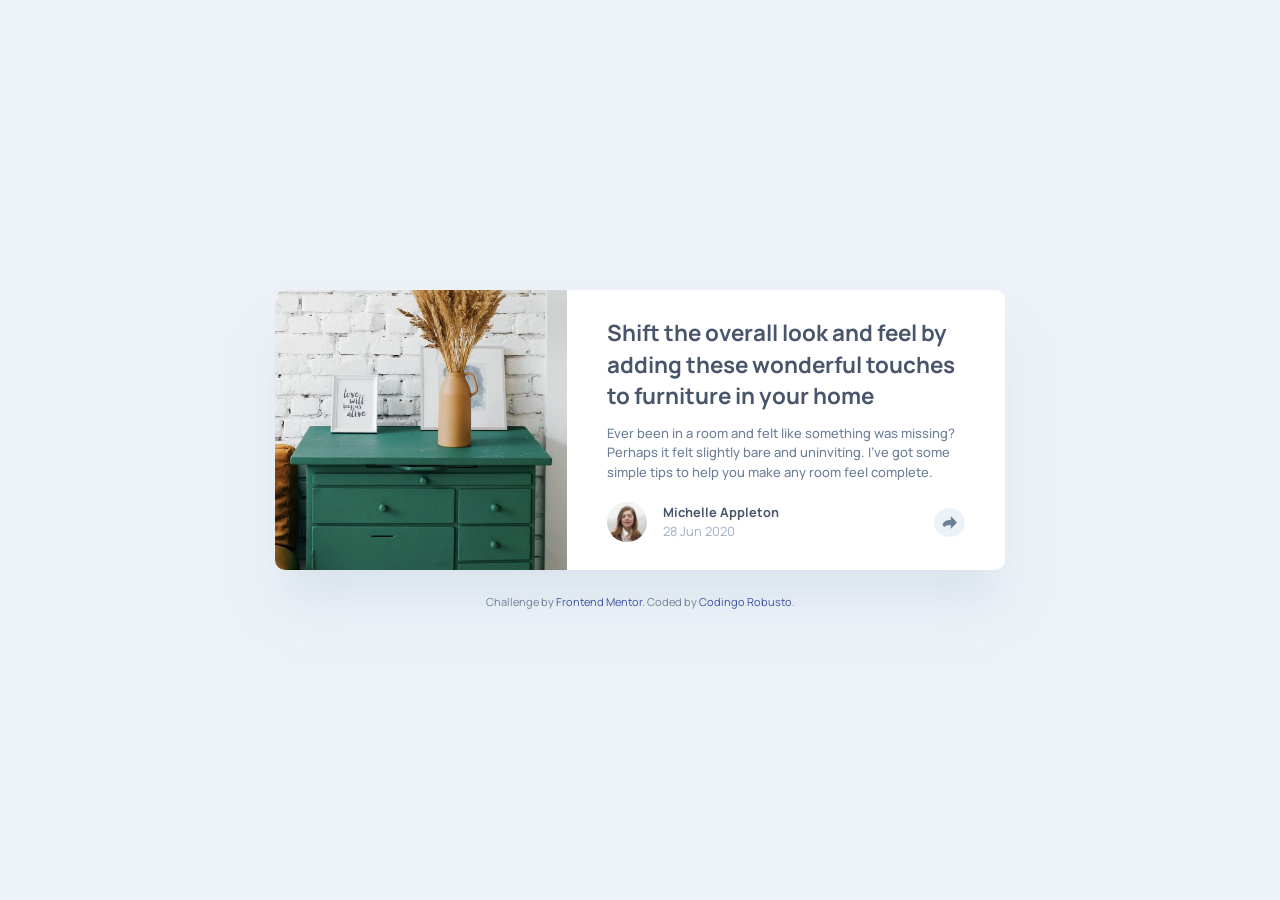
==== commit f7c23c1d: "added files and styling for article-preview-component project" ====
--- a/index.html
+++ b/index.html
@@ -3,87 +3,38 @@
 <head>
   <meta charset="UTF-8">
   <meta name="viewport" content="width=device-width, initial-scale=1.0"> <!-- displays site properly based on user's device -->
+
   <link rel="icon" type="image/png" sizes="32x32" href="./images/favicon-32x32.png">
   <link rel="preconnect" href="https://fonts.googleapis.com">
   <link rel="preconnect" href="https://fonts.gstatic.com" crossorigin>
-  <link href="https://fonts.googleapis.com/css2?family=Barlow+Semi+Condensed:ital,wght@0,100;0,200;0,300;0,400;0,500;0,600;0,700;0,800;0,900;1,100;1,200;1,300;1,400;1,500;1,600;1,700;1,800;1,900&family=Figtree:ital,wght@0,300..900;1,300..900&family=Fraunces:ital,opsz,wght@0,9..144,100..900;1,9..144,100..900&family=Happy+Monkey&family=Inter:ital,opsz,wght@0,14..32,100..900;1,14..32,100..900&family=Josefin+Sans:ital,wght@0,100..700;1,100..700&family=League+Spartan:wght@100..900&family=Montserrat:ital,wght@0,100..900;1,100..900&family=Orbitron:wght@400..900&family=Outfit:wght@100..900&family=Poppins:ital,wght@0,100;0,200;0,300;0,400;0,500;0,600;0,700;0,800;0,900;1,100;1,200;1,300;1,400;1,500;1,600;1,700;1,800;1,900&family=Roboto:ital,wght@0,100..900;1,100..900&family=Young+Serif&display=swap" rel="stylesheet">
+  <link href="https://fonts.googleapis.com/css2?family=Barlow+Semi+Condensed:ital,wght@0,100;0,200;0,300;0,400;0,500;0,600;0,700;0,800;0,900;1,100;1,200;1,300;1,400;1,500;1,600;1,700;1,800;1,900&family=Figtree:ital,wght@0,300..900;1,300..900&family=Fraunces:ital,opsz,wght@0,9..144,100..900;1,9..144,100..900&family=Happy+Monkey&family=Inter:ital,opsz,wght@0,14..32,100..900;1,14..32,100..900&family=Josefin+Sans:ital,wght@0,100..700;1,100..700&family=League+Spartan:wght@100..900&family=Manrope:wght@200..800&family=Montserrat:ital,wght@0,100..900;1,100..900&family=Orbitron:wght@400..900&family=Outfit:wght@100..900&family=Poppins:ital,wght@0,100;0,200;0,300;0,400;0,500;0,600;0,700;0,800;0,900;1,100;1,200;1,300;1,400;1,500;1,600;1,700;1,800;1,900&family=Roboto:ital,wght@0,100..900;1,100..900&family=Young+Serif&display=swap" rel="stylesheet">
   <link rel="stylesheet" href="style.css">
-  <title>Frontend Mentor | Codingo Robusto </title>
+  
+  <title>Frontend Mentor | Four card feature section</title>
 </head>
 <body>
-    <div class="main-container">
-      <h1>What they say</h1>
-      <h2>Testimonials</h2>
-      <p>Here's what our alumni have to say about their experience at the bootcamp.</p>
+  <div class="container">
+    <img src="./images/drawers.jpg" alt="drawer image" class="drawer-image">
+    <div class="content">
+      <h1>Shift the overall look and feel by adding these wonderful 
+      touches to furniture in your home</h1>
+      <p>Ever been in a room and felt like something was missing? Perhaps 
+      it felt slightly bare and uninviting. I’ve got some simple tips
+      to help you make any room feel complete.</p>
+      <div class="author-container">
+        <img src="./images/avatar-michelle.jpg" alt="avatar image" class="avatar-image">
+        <div class="author">
+          <h2>Michelle Appleton</h2>
+          <p>28 Jun 2020</p>
+        </div>
+        <img src="./images/icon-share.svg" alt="share icon" class="share-icon">
+      </div>
     </div>
-
-    <div class="container">
-        <div class="card">
-            <img src="./images/image-daniel.jpg" alt="image of Daniel Clifford">
-            <h1>Daniel Clifford</h1>
-            <p>Verified Graduate</p>
-            <p>I received a job offer mid-course, and the subjects I learned were current, if not more so, 
-              in the company I joined. I honestly feel I got every penny’s worth.</p>
-            <span>“ I was an EMT for many years before I joined the bootcamp. I’ve been looking to make a 
-              transition and have heard some people who had an amazing experience here. I signed up 
-              for the free intro course and found it incredibly fun! I enrolled shortly thereafter. 
-              The next 12 weeks was the best - and most grueling - time of my life. Since completing 
-              the course, I’ve successfully switched careers, working as a Software Engineer at a VR startup. ”
-            </span>
-        </div>
+  </div>
+</body>
       
-        <div class="card">
-            <img src="./images/image-jonathan.jpg" alt="image of Jonathan Walters">
-            <h1>Jonathan Walters</h1>
-            <p>Verified Graduate</p>
-            <p>The team was very supportive and kept me motivated.</p>
-            <span>“ I started as a total newbie with virtually no coding skills. I now work as a mobile engineer 
-              for a big company. This was one of the best investments I’ve made in myself. ”
-            </span>
-        </div>
-
-        <div class="card">
-            <img src="./images/image-jeanette.jpg" alt="image of Jeanette Harmon">
-            <h1>Jeanette Harmon</h1>
-            <p>Verified Graduate</p>
-            <p>An overall wonderful and rewarding experience.</p>
-            <span>“ Thank you for the wonderful experience! I now have a job I really enjoy, and make a good living 
-                while doing something I love. ”
-            </span>
-        </div>
-
-        <div class="card">
-            <img src="./images/image-patrick.jpg" alt="image of Patrick Abrams">
-            <h1>Patrick Abrams</h1>
-            <p>Verified Graduate</p>
-            <p>Awesome teaching support from TAs who did the bootcamp themselves. Getting guidance from them and 
-              learning from their experiences was easy.</p>
-            <span>“ The staff seem genuinely concerned about my progress which I find really refreshing. The program 
-                gave me the confidence necessary to be able to go out in the world and present myself as a capable 
-                junior developer. The standard is above the rest. You will get the personal attention you need from 
-              an incredible community of smart and amazing people. ”
-            </span>
-        </div>
-
-        <div class="card">
-            <img src="./images/image-kira.jpg" alt="image of Kira Whittle">
-            <h1>Kira Whittle</h1>
-            <p>Verified Graduate</p>
-            <p>Such a life-changing experience. Highly recommended!</p>
-            <span>“ Before joining the bootcamp, I’ve never written a line of code. I needed some structure from 
-              professionals who can help me learn programming step by step. I was encouraged to enroll by a former 
-              student of theirs who can only say wonderful things about the program. The entire curriculum and staff 
-              did not disappoint. They were very hands-on and I never had to wait long for assistance. The agile team 
-              project, in particular, was outstanding. It took my learning to the next level in a way that no tutorial 
-              could ever have. In fact, I’ve often referred to it during interviews as an example of my developent 
-              experience. It certainly helped me land a job as a full-stack developer after receiving multiple offers. 
-              100% recommend! ”
-            </span>
-        </div>
-    </div>
-    <footer class="attribution">
-        Challenge by <a href="https://www.frontendmentor.io?ref=challenge">Frontend Mentor</a>. 
-        Coded by <a href="#">Codingo Robusto</a>.
-    </footer>
-</body>
+  <footer class="attribution">
+    Challenge by <a href="https://www.frontendmentor.io?ref=challenge">Frontend Mentor</a>. 
+    Coded by <a href="#">Codingo Robusto</a>.
+  </footer>
 </html>
--- a/style.css
+++ b/style.css
@@ -1,237 +1,169 @@
-/* ==========================================
-   1. Reset & Global Styles
-   ========================================== */
-* {
-    margin: 0;
-    padding: 0;
-    box-sizing: border-box;
+/* ==========================================================================
+   1. CSS Reset & Base Styles
+   ========================================================================== */
+*, *::before, *::after {
+  box-sizing: border-box;
+  margin: 0;
+  padding: 0;
+}
+
+:root {
+  /* Frontend Mentor Color Palette */
+  --very-dark-grayish-blue: hsl(217, 19%, 35%);
+  --desaturated-dark-blue: hsl(214, 17%, 51%);
+  --grayish-blue: hsl(212, 23%, 69%);
+  --light-grayish-blue: hsl(210, 46%, 95%);
+  --white: #ffffff;
+  
+  /* Typography */
+  --font-body: 'Manrope', sans-serif;
 }
 
 body {
-    font-family: 'Barlow Semi Condensed', sans-serif;
-    font-size: 13px;
-    background-color: #edf2f8; /* Light grayish blue background */
-    color: #48556a;
-    min-height: 100vh;
+  font-family: var(--font-body);
+  font-size: 13px;
+  line-height: 1.5;
+  background-color: var(--light-grayish-blue);
+  color: var(--desaturated-dark-blue);
+  min-height: 100vh;
+  display: flex;
+  flex-direction: column;
+  justify-content: center;
+  align-items: center;
+  padding: 24px;
+}
+
+/* ==========================================================================
+   2. Main Card Container (Mobile-First Layout)
+   ========================================================================== */
+.container {
+  background-color: var(--white);
+  max-width: 327px;
+  border-radius: 10px;
+  box-shadow: 0 40px 40px -10px rgba(201, 213, 225, 0.5);
+  overflow: hidden; /* Ensures image corners match the container's border radius */
+  display: flex;
+  flex-direction: column; /* Stacked vertically on mobile */
+}
+
+/* Handles the main hero image */
+.drawer-image {
+  width: 100%;
+  height: 200px;
+  object-fit: cover;
+  display: block;
+}
+
+/* Handles the text padding */
+.content {
+  padding: 32px 32px 20px 32px;
+}
+
+/* ==========================================================================
+   3. Typography & Text Elements
+   ========================================================================== */
+h1 {
+  font-size: 1.25rem;
+  font-weight: 700;
+  color: var(--very-dark-grayish-blue);
+  line-height: 1.4;
+  margin-bottom: 12px;
+}
+
+.content > p {
+  font-weight: 500;
+  margin-bottom: 32px;
+}
+
+/* ==========================================================================
+   4. Author & Share Section
+   ========================================================================== */
+.author-container {
+  display: flex;
+  align-items: center;
+  gap: 16px;
+}
+
+.avatar-image {
+  width: 40px;
+  height: 40px;
+  border-radius: 50%;
+}
+
+.author {
+  flex-grow: 1;
+}
+
+.author h2 {
+  font-size: 0.8rem;
+  font-weight: 700;
+  color: var(--very-dark-grayish-blue);
+}
+
+.author p {
+  font-size: 0.8rem;
+  color: var(--grayish-blue);
+}
+
+.share-icon {
+  background-color: var(--light-grayish-blue);
+  padding: 8px;
+  border-radius: 50%;
+  cursor: pointer;
+  transition: background-color 0.2s ease;
+}
+
+.share-icon:hover {
+  background-color: var(--grayish-blue);
+}
+
+/* ==========================================================================
+   5. Footer Attribution
+   ========================================================================== */
+.attribution { 
+  font-size: 11px; 
+  text-align: center; 
+  margin-top: 24px;
+}
+
+.attribution a { 
+  color: hsl(228, 45%, 44%); 
+  text-decoration: none;
+}
+
+.attribution a:hover {
+  text-decoration: underline;
+}
+
+/* ==========================================================================
+   6. Desktop Responsive Layout (Side-By-Side Design)
+   ========================================================================== */
+@media (min-width: 768px) {
+  .container {
+    max-width: 730px;
+    flex-direction: row; /* Switches image and content to be side-by-side */
+    height: 280px;
+  }
+
+  .drawer-image {
+    width: 40%;       /* Image takes up 40% of the desktop card width */
+    height: 100%;     /* Fills the full height of the container */
+  }
+
+  .content {
+    width: 60%;       /* Content text takes up remaining 60% width */
+    padding: 32px 40px;
     display: flex;
     flex-direction: column;
-    justify-content: center;
-    align-items: center;
-    padding: 40px 20px;
-}
+    justify-content: center; /* Centers text vertically next to the image */
+  }
 
-/* ==========================================
-   2. Page Header / Intro Section
-   ========================================== */
-.main-container {
-    text-align: center;
-    margin-bottom: 40px;
-}
+  h1 {
+    font-size: 1.4rem;
+    margin-bottom: 12px;
+  }
 
-.main-container h1 {
-    font-size: 1.1rem;
-    text-transform: uppercase;
-    letter-spacing: 3px;
-    color: #7541c8; /* Deep purple accent */
-    margin-bottom: 8px;
-}
- 
-.main-container h2 {
-    font-size: 2.5rem;
-    color: #19202c;
-    margin-bottom: 12px;
-}
-
-.main-container p {
-    font-size: 1.1rem;
-    color: #48556a;
-}
-
-/* ==========================================
-   3. The Grid Layout
-   ========================================== */
-.container {
-    display: grid;
-    grid-template-columns: repeat(4, 1fr);
-    gap: 24px;
-    max-width: 1110px;
-    width: 100%;
-    margin-bottom: 40px;
-}
-
-/* ==========================================
-   4. Base Card & Profile Component Style
-   ========================================== */
-.card {
-    border-radius: 8px;
-    padding: 32px;
-    position: relative;
-    box-shadow: 0 10px 25px rgba(0, 0, 0, 0.04);
-    display: flex;
-    flex-direction: column;
-}
-
-/* Layout for user image, name, and status */
-.card > img:first-of-type {
-    width: 28px;
-    height: 28px;
-    border-radius: 50%;
-    float: left;
-    margin-right: 16px;
-    border: 2px solid rgba(255, 255, 255, 0.5);
-}
-
-/* Clean text flow adjustment around the floated profile image */
-.card h1 {
-    font-size: 1rem;
-    font-weight: 600;
-    line-height: 1.2;
-}
-
-/* "Verified Graduate" text */
-.card p:nth-of-type(1) {
-    font-size: 0.8rem;
-    opacity: 0.5;
-    margin-bottom: 18px;
-}
-
-/* Clearfix behavior to separate profile metadata from card text content */
-.card p:nth-of-type(1)::after {
-    content: "";
-    display: block;
-    clear: both;
-}
-
-/* Lead quote headline hook */
-.card p:nth-of-type(2) {
-    font-size: 1.25rem;
-    font-weight: 600;
-    line-height: 1.3;
-    margin-bottom: 16px;
-    clear: both;
-}
-
-/* Main long testimonial block body */
-.card span {
-    font-size: 1rem;
-    line-height: 1.5;
-    opacity: 0.7;
-}
-
-/* Adding the classic soft background quote icon to Daniel's card */
-.card:nth-child(1)::before {
-    content: "";
-    position: absolute;
-    top: 0;
-    right: 15%;
-    width: 104px;
-    height: 102px;
-    background-image: url('./images/bg-pattern-quotation.svg');
-    background-repeat: no-repeat;
-    opacity: 0.9;
-    z-index: 0;
-}
-/* Ensure text layer floats above background pattern layer */
-.card:nth-child(1) * {
-    position: relative;
-    z-index: 1;
-}
-
-/* ==========================================
-   5. Grid Mapping & Themes
-   ========================================== */
-
-/* Card 1: Daniel (Purple, wide) */
-.card:nth-child(1) {
-    grid-column: span 2;
-    background-color: #7541c8;
-    color: #ffffff;
-}
-
-/* Card 2: Jonathan (Dark Gray) */
-.card:nth-child(2) {
-    background-color: #48556a;
-    color: #ffffff;
-}
-.card:nth-child(2) > img:first-of-type {
-    border: none;
-}
-
-/* Card 3: Jeanette (White, clean) */
-.card:nth-child(3) {
-    background-color: #ffffff;
-    color: #48556a;
-}
-.card:nth-child(3) > img:first-of-type {
-    border: none;
-}
-
-/* Card 4: Patrick (Dark Black/Blue, wide) */
-.card:nth-child(4) {
-    grid-column: span 2;
-    background-color: #19202c;
-    color: #ffffff;
-}
-.card:nth-child(4) > img:first-of-type {
-    border: 2px solid #7541c8;
-}
-
-/* Card 5: Kira (White, tall right column) */
-.card:nth-child(5) {
-    grid-column: 4;
-    grid-row: 1 / span 2;
-    background-color: #ffffff;
-    color: #48556a;
-}
-.card:nth-child(5) > img:first-of-type {
-    border: none;
-}
-
-/* Light background text enhancement adjustments for readability */
-.card:nth-child(1) p:nth-of-type(2),
-.card:nth-child(2) p:nth-of-type(2),
-.card:nth-child(4) p:nth-of-type(2) {
-    color: #ffffff;
-}
-
-/* ==========================================
-   6. Footer / Attribution Layout
-   ========================================== */
-.attribution {
-    font-size: 11px;
-    text-align: center;
-}
-.attribution a {
-    color: #3e52a3;
-    text-decoration: none;
-    font-weight: bold;
-}
-.attribution a:hover {
-    text-decoration: underline;
-}
-
-/* ==========================================
-   7. Responsive Breakdown (Tablet & Mobile)
-   ========================================== */
-@media (max-width: 950px) {
-    .container {
-        grid-template-columns: repeat(2, 1fr);
-    }
-    
-    .card:nth-child(5) {
-        grid-column: span 2;
-        grid-row: auto;
-    }
-}
-
-@media (max-width: 640px) {
-    .container {
-        grid-template-columns: 1fr;
-    }
-    
-    .card:nth-child(1),
-    .card:nth-child(4),
-    .card:nth-child(5) {
-        grid-column: span 1;
-    }
+  .content > p {
+    margin-bottom: 20px;
+  }
 }
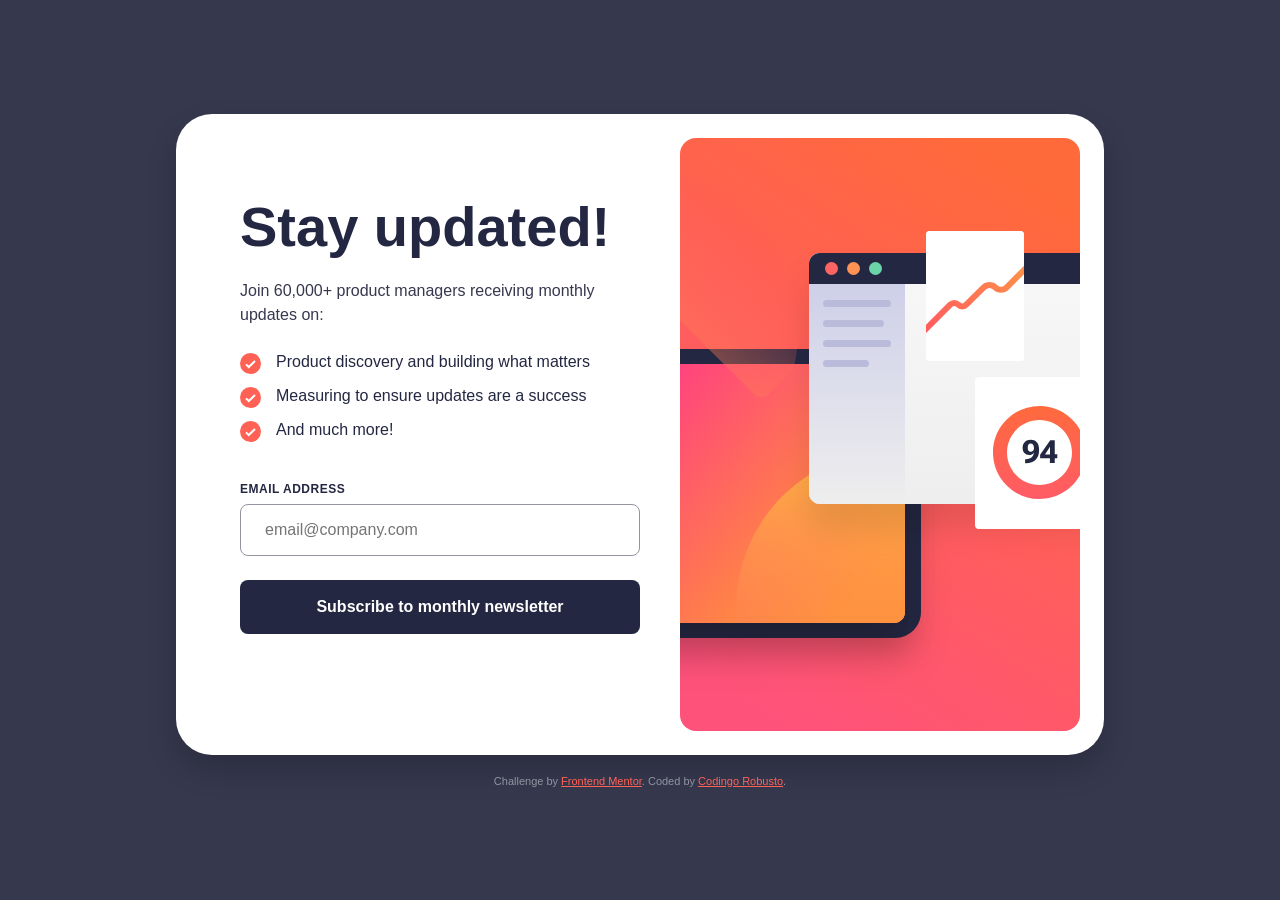
==== commit 3042946e: "added files and styling for newsletter-signup-form with success-message project" ====
--- a/index.html
+++ b/index.html
@@ -4,37 +4,40 @@
   <meta charset="UTF-8">
   <meta name="viewport" content="width=device-width, initial-scale=1.0"> <!-- displays site properly based on user's device -->
 
-  <link rel="icon" type="image/png" sizes="32x32" href="./images/favicon-32x32.png">
-  <link rel="preconnect" href="https://fonts.googleapis.com">
-  <link rel="preconnect" href="https://fonts.gstatic.com" crossorigin>
-  <link href="https://fonts.googleapis.com/css2?family=Barlow+Semi+Condensed:ital,wght@0,100;0,200;0,300;0,400;0,500;0,600;0,700;0,800;0,900;1,100;1,200;1,300;1,400;1,500;1,600;1,700;1,800;1,900&family=Figtree:ital,wght@0,300..900;1,300..900&family=Fraunces:ital,opsz,wght@0,9..144,100..900;1,9..144,100..900&family=Happy+Monkey&family=Inter:ital,opsz,wght@0,14..32,100..900;1,14..32,100..900&family=Josefin+Sans:ital,wght@0,100..700;1,100..700&family=League+Spartan:wght@100..900&family=Manrope:wght@200..800&family=Montserrat:ital,wght@0,100..900;1,100..900&family=Orbitron:wght@400..900&family=Outfit:wght@100..900&family=Poppins:ital,wght@0,100;0,200;0,300;0,400;0,500;0,600;0,700;0,800;0,900;1,100;1,200;1,300;1,400;1,500;1,600;1,700;1,800;1,900&family=Roboto:ital,wght@0,100..900;1,100..900&family=Young+Serif&display=swap" rel="stylesheet">
-  <link rel="stylesheet" href="style.css">
+  <link rel="icon" type="image/png" sizes="32x32" href="./assets/images/favicon-32x32.png">
   
-  <title>Frontend Mentor | Four card feature section</title>
+  <title>Frontend Mentor | Newsletter sign-up form with success message</title>
+  <link rel="stylesheet" href="style.css">  
 </head>
 <body>
+  <!-- Sign-up form start -->
   <div class="container">
-    <img src="./images/drawers.jpg" alt="drawer image" class="drawer-image">
+    <img src="./images/illustration-sign-up-mobile.svg" alt="illustration image" class="illustration-image">
     <div class="content">
-      <h1>Shift the overall look and feel by adding these wonderful 
-      touches to furniture in your home</h1>
-      <p>Ever been in a room and felt like something was missing? Perhaps 
-      it felt slightly bare and uninviting. I’ve got some simple tips
-      to help you make any room feel complete.</p>
-      <div class="author-container">
-        <img src="./images/avatar-michelle.jpg" alt="avatar image" class="avatar-image">
-        <div class="author">
-          <h2>Michelle Appleton</h2>
-          <p>28 Jun 2020</p>
-        </div>
-        <img src="./images/icon-share.svg" alt="share icon" class="share-icon">
+      <h1>Stay updated!</h1>
+      <p>Join 60,000+ product managers receiving monthly updates on:</p>
+      <ul>
+        <li>Product discovery and building what matters</li>
+        <li>Measuring to ensure updates are a success</li>
+        <li>And much more!</li>
+      </ul>
+      <div class="form-header">
+        <h2>Email address</h2>
+        <span id="error-message" class="error-text"></span>
       </div>
+      <form id="signup-form" novalidate> 
+        <input type="email" id="email" placeholder="email@company.com">
+        <button type="submit">Subscribe to monthly newsletter</button>
+      </form>
     </div>
   </div>
-</body>
-      
+  <!-- Sign-up form end -->
+  
   <footer class="attribution">
     Challenge by <a href="https://www.frontendmentor.io?ref=challenge">Frontend Mentor</a>. 
     Coded by <a href="#">Codingo Robusto</a>.
   </footer>
+
+  <script src="script.js"></script>
+</body>
 </html>
--- a/style.css
+++ b/style.css
@@ -1,169 +1,243 @@
-/* ==========================================================================
-   1. CSS Reset & Base Styles
-   ========================================================================== */
-*, *::before, *::after {
+/* --- Reset & Global Styles --- */
+:root {
+  --color-primary-tomato: hsl(4, 100%, 67%);
+  --color-dark-slate-grey: hsl(234, 29%, 20%);
+  --color-charcoal-grey: hsl(235, 18%, 26%);
+  --color-grey: hsl(231, 7%, 60%);
+  --color-white: hsl(0, 0%, 100%);
+  
+  --font-family: 'Roboto', sans-serif;
+}
+
+* {
   box-sizing: border-box;
   margin: 0;
   padding: 0;
 }
 
-:root {
-  /* Frontend Mentor Color Palette */
-  --very-dark-grayish-blue: hsl(217, 19%, 35%);
-  --desaturated-dark-blue: hsl(214, 17%, 51%);
-  --grayish-blue: hsl(212, 23%, 69%);
-  --light-grayish-blue: hsl(210, 46%, 95%);
-  --white: #ffffff;
-  
-  /* Typography */
-  --font-body: 'Manrope', sans-serif;
-}
-
 body {
-  font-family: var(--font-body);
-  font-size: 13px;
-  line-height: 1.5;
-  background-color: var(--light-grayish-blue);
-  color: var(--desaturated-dark-blue);
+  font-family: var(--font-family);
+  font-size: 16px;
+  background-color: var(--color-charcoal-grey);
+  color: var(--color-dark-slate-grey);
   min-height: 100vh;
   display: flex;
   flex-direction: column;
   justify-content: center;
   align-items: center;
-  padding: 24px;
-}
-
-/* ==========================================================================
-   2. Main Card Container (Mobile-First Layout)
-   ========================================================================== */
+}
+
+/* --- Layout Component (Card) --- */
 .container {
-  background-color: var(--white);
-  max-width: 327px;
-  border-radius: 10px;
-  box-shadow: 0 40px 40px -10px rgba(201, 213, 225, 0.5);
-  overflow: hidden; /* Ensures image corners match the container's border radius */
-  display: flex;
-  flex-direction: column; /* Stacked vertically on mobile */
-}
-
-/* Handles the main hero image */
-.drawer-image {
-  width: 100%;
-  height: 200px;
-  object-fit: cover;
-  display: block;
-}
-
-/* Handles the text padding */
+  background-color: var(--color-white);
+  width: 100%;
+  max-width: 375px; /* Mobile first */
+  display: flex;
+  flex-direction: column;
+  box-shadow: 0 15px 30px rgba(0, 0, 0, 0.2);
+}
+
+/* --- Image Styling --- */
+.illustration-image {
+  width: 100%;
+  height: auto;
+  content: url('./images/illustration-sign-up-mobile.svg'); /* Default mobile image */
+}
+
+/* --- Content Styling --- */
 .content {
-  padding: 32px 32px 20px 32px;
-}
-
-/* ==========================================================================
-   3. Typography & Text Elements
-   ========================================================================== */
+  padding: 40px 24px;
+}
+
 h1 {
-  font-size: 1.25rem;
+  font-size: 2.5rem;
   font-weight: 700;
-  color: var(--very-dark-grayish-blue);
+  margin-bottom: 20px;
+}
+
+p {
+  line-height: 1.5;
+  margin-bottom: 24px;
+  color: var(--color-charcoal-grey);
+}
+
+ul {
+  list-style: none;
+  margin-bottom: 40px;
+}
+
+ul li {
+  position: relative;
+  padding-left: 36px;
+  margin-bottom: 12px;
   line-height: 1.4;
-  margin-bottom: 12px;
-}
-
-.content > p {
-  font-weight: 500;
-  margin-bottom: 32px;
-}
-
-/* ==========================================================================
-   4. Author & Share Section
-   ========================================================================== */
-.author-container {
-  display: flex;
+}
+
+/* Custom list checkmark */
+ul li::before {
+  content: url('./images/icon-list.svg');
+  position: absolute;
+  left: 0;
+  top: 2px;
+}
+
+/* Container to push heading left and error text right */
+.form-header {
+  display: flex;
+  justify-content: space-between;
   align-items: center;
-  gap: 16px;
-}
-
-.avatar-image {
-  width: 40px;
-  height: 40px;
-  border-radius: 50%;
-}
-
-.author {
-  flex-grow: 1;
-}
-
-.author h2 {
-  font-size: 0.8rem;
+  margin-bottom: 8px;
+}
+
+.form-header h2 {
+  margin-bottom: 0; /* Override previous margin */
+}
+
+/* Error message styling */
+.error-text {
+  font-size: 0.75rem;
   font-weight: 700;
-  color: var(--very-dark-grayish-blue);
-}
-
-.author p {
-  font-size: 0.8rem;
-  color: var(--grayish-blue);
-}
-
-.share-icon {
-  background-color: var(--light-grayish-blue);
-  padding: 8px;
-  border-radius: 50%;
+  color: var(--color-primary-tomato);
+  display: none; /* Hidden by default */
+}
+
+/* When the input has the .error class applied via JS */
+input[type="email"].error {
+  border-color: var(--color-primary-tomato);
+  background-color: hsla(4, 100%, 67%, 0.1); /* Light tomato tint */
+  color: var(--color-primary-tomato);
+}
+
+/* --- Form Elements --- */
+h2 {
+  font-size: 0.75rem;
+  text-transform: uppercase;
+  letter-spacing: 0.5px;
+  margin-bottom: 8px;
+}
+
+#signup-form {
+  display: flex;
+  flex-direction: column;
+  gap: 24px;
+}
+
+input[type="email"] {
+  width: 100%;
+  padding: 16px 24px;
+  border: 1px solid var(--color-grey);
+  border-radius: 8px;
+  font-size: 1rem;
+  outline: none;
+  transition: border-color 0.2s;
+}
+
+input[type="email"]:focus {
+  border-color: var(--color-dark-slate-grey);
+}
+
+/* Handle invalid input state (optional, triggered via JS class or :invalid after submit) */
+input.error {
+  border-color: var(--color-primary-tomato);
+  background-color: rgba(255, 98, 87, 0.15);
+  color: var(--color-primary-tomato);
+}
+
+button {
+  background-color: var(--color-dark-slate-grey);
+  color: var(--color-white);
+  border: none;
+  border-radius: 8px;
+  padding: 18px;
+  font-size: 1rem;
+  font-weight: 700;
   cursor: pointer;
-  transition: background-color 0.2s ease;
-}
-
-.share-icon:hover {
-  background-color: var(--grayish-blue);
-}
-
-/* ==========================================================================
-   5. Footer Attribution
-   ========================================================================== */
-.attribution { 
-  font-size: 11px; 
-  text-align: center; 
-  margin-top: 24px;
-}
-
-.attribution a { 
-  color: hsl(228, 45%, 44%); 
-  text-decoration: none;
-}
-
-.attribution a:hover {
-  text-decoration: underline;
-}
-
-/* ==========================================================================
-   6. Desktop Responsive Layout (Side-By-Side Design)
-   ========================================================================== */
+  transition: all 0.2s ease;
+}
+
+button:hover {
+  background: linear-gradient(135deg, #ff527b, var(--color-primary-tomato));
+  box-shadow: 0 10px 20px rgba(255, 98, 87, 0.4);
+}
+
+/* --- Success State Markup Styles --- */
+/* Assuming success.html uses class="success-container" */
+.success-container {
+  background-color: var(--color-white);
+  width: 100%;
+  max-width: 375px;
+  min-height: 100vh; /* Takes full screen on mobile */
+  padding: 140px 24px 40px 24px;
+  display: flex;
+  flex-direction: column;
+  justify-content: space-between;
+}
+
+.success-content {
+  display: flex;
+  flex-direction: column;
+}
+
+.success-icon {
+  width: 64px;
+  height: 64px;
+  margin-bottom: 40px;
+}
+
+.success-container h1 {
+  line-height: 1;
+}
+
+.success-container button {
+  width: 100%;
+}
+
+/* --- Footer Attribution --- */
+.attribution {
+  font-size: 11px;
+  text-align: center;
+  color: var(--color-grey);
+  margin-top: 20px;
+}
+
+.attribution a {
+  color: var(--color-primary-tomato);
+}
+
+/* --- Desktop Layout (MediaQuery) --- */
 @media (min-width: 768px) {
   .container {
-    max-width: 730px;
-    flex-direction: row; /* Switches image and content to be side-by-side */
-    height: 280px;
-  }
-
-  .drawer-image {
-    width: 40%;       /* Image takes up 40% of the desktop card width */
-    height: 100%;     /* Fills the full height of the container */
+    max-width: 928px;
+    flex-direction: row-reverse; /* Puts image on the right */
+    padding: 24px;
+    border-radius: 36px;
+  }
+
+  .illustration-image {
+    content: url('./images/illustration-sign-up-desktop.svg'); /* Swaps to desktop image */
+    width: 400px;
+    height: auto;
   }
 
   .content {
-    width: 60%;       /* Content text takes up remaining 60% width */
-    padding: 32px 40px;
-    display: flex;
-    flex-direction: column;
-    justify-content: center; /* Centers text vertically next to the image */
+    padding: 56px 40px 56px 40px;
+    flex: 1;
   }
 
   h1 {
-    font-size: 1.4rem;
-    margin-bottom: 12px;
-  }
-
-  .content > p {
-    margin-bottom: 20px;
+    font-size: 3.5rem;
+  }
+
+  /* Success Card Desktop tweaks */
+  .success-container {
+    max-width: 504px;
+    min-height: auto;
+    border-radius: 36px;
+    padding: 64px;
+    box-shadow: 0 15px 30px rgba(0, 0, 0, 0.2);
+  }
+  
+  .success-container button {
+    margin-top: 40px;
   }
 }
